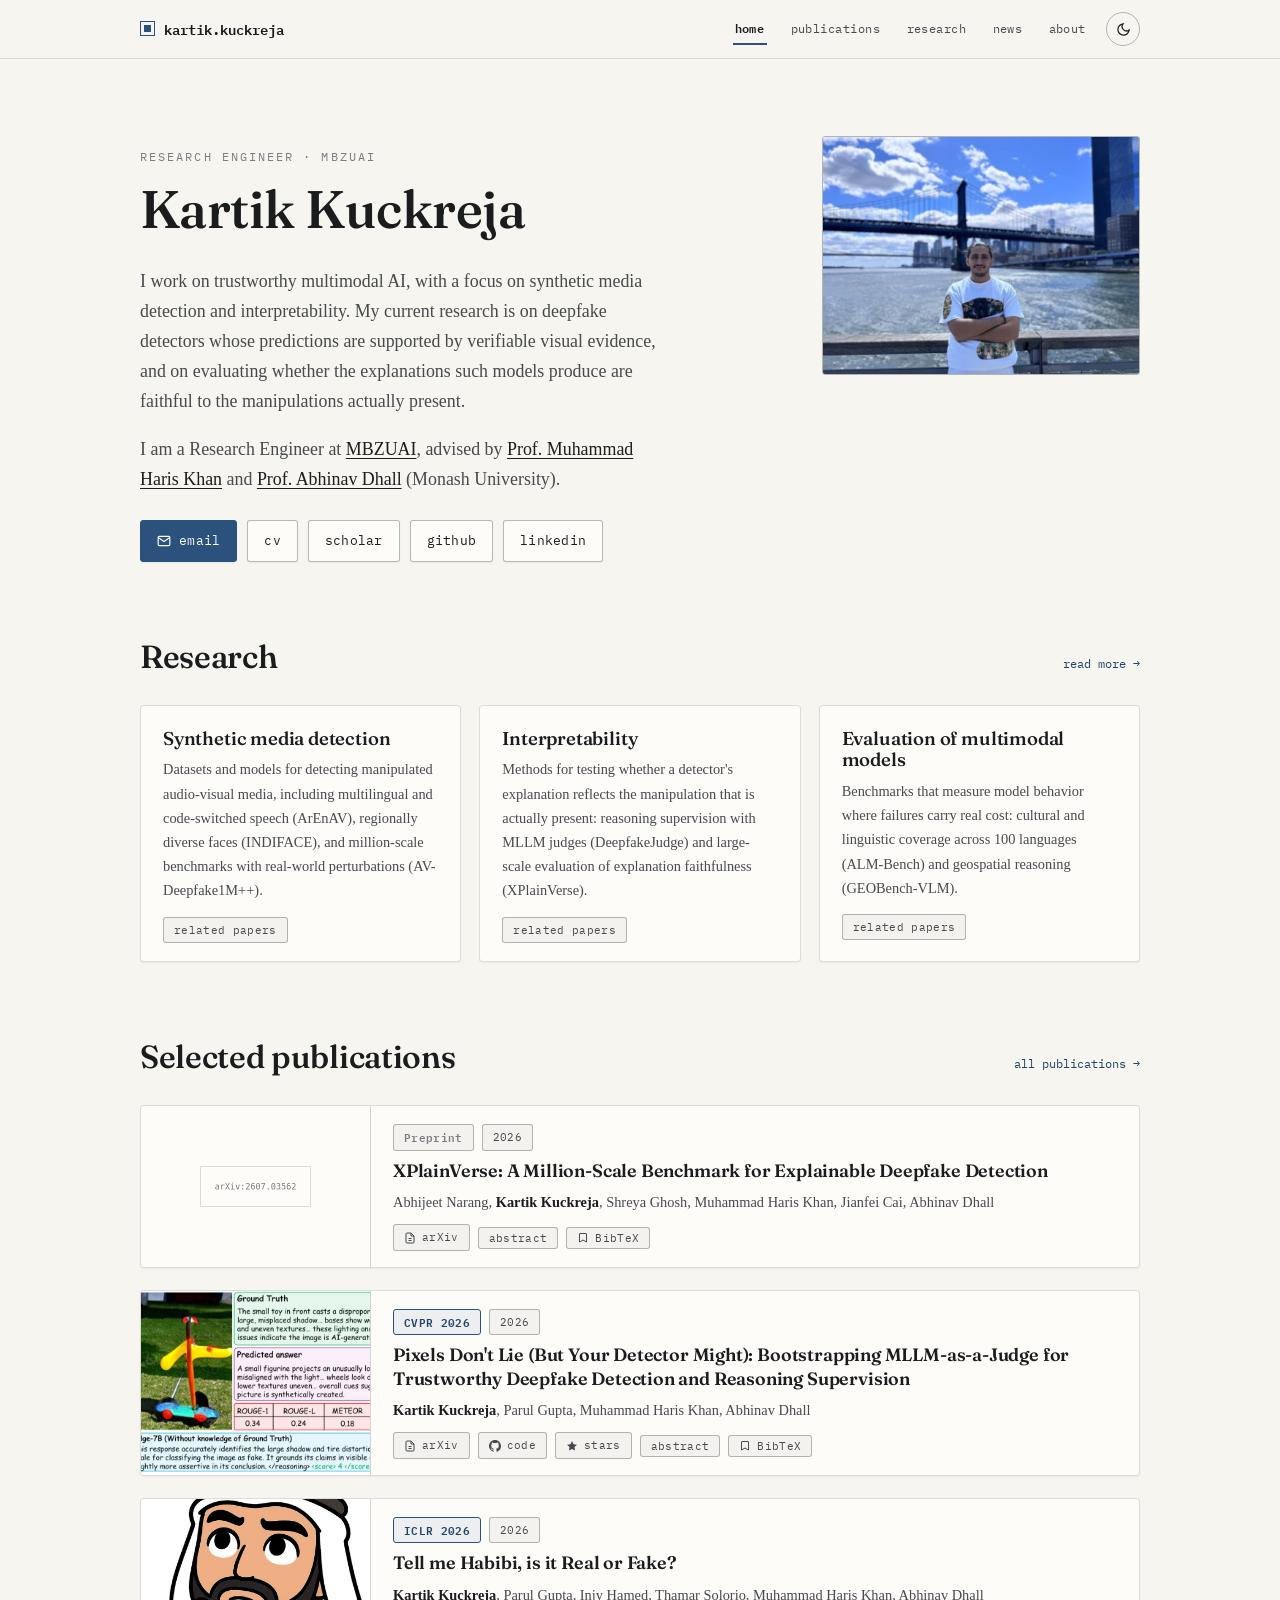
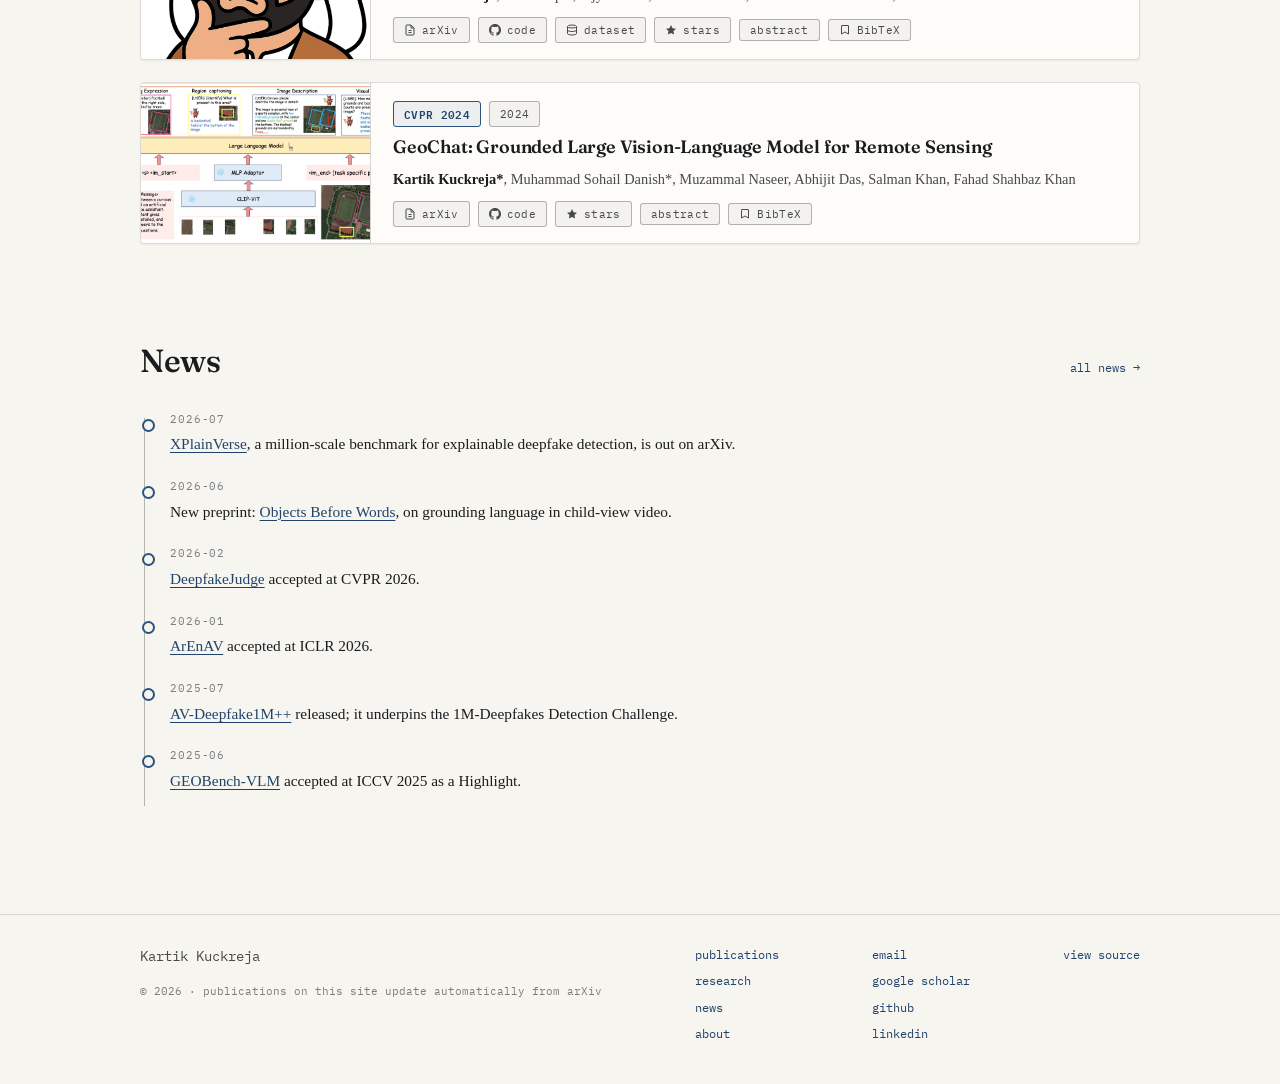
==== index.html @ a4f7ca3c "Quieter redesign; refocus on trustworthy multimodal AI - Restrained visual language: warm paper, sin" ====
<!DOCTYPE html>
<html lang="en">
<head>
  <meta charset="utf-8">
  <meta name="viewport" content="width=device-width, initial-scale=1">
  <title>Kartik Kuckreja</title>
  <meta name="description" content="Kartik Kuckreja is a Research Engineer at MBZUAI working on trustworthy multimodal AI: synthetic media detection, interpretability, and the evaluation of vision-language models.">
  <meta name="author" content="Kartik Kuckreja">
  <link rel="canonical" href="https://kartikkuckreja.github.io/">
  <meta property="og:type" content="website">
  <meta property="og:title" content="Kartik Kuckreja">
  <meta property="og:description" content="Research Engineer at MBZUAI. Synthetic media detection, interpretability, and evaluation of multimodal models.">
  <meta property="og:image" content="https://kartikkuckreja.github.io/assets/img/kartik.jpg">
  <meta property="og:url" content="https://kartikkuckreja.github.io/">
  <meta name="twitter:card" content="summary">
  <link rel="icon" href='data:image/svg+xml,<svg xmlns="http://www.w3.org/2000/svg" viewBox="0 0 100 100"><rect x="14" y="14" width="72" height="72" fill="none" stroke="%232a527d" stroke-width="11"/><rect x="39" y="39" width="22" height="22" fill="%232a527d"/></svg>'>
  <link rel="preconnect" href="https://fonts.googleapis.com">
  <link rel="preconnect" href="https://fonts.gstatic.com" crossorigin>
  <link href="https://fonts.googleapis.com/css2?family=Fraunces:ital,opsz,wght@0,9..144,400..700;1,9..144,400..700&family=IBM+Plex+Mono:wght@400;500;600&display=swap" rel="stylesheet">
  <link rel="stylesheet" href="/assets/css/main.css">
  <script>/* pre-paint theme to avoid flash */(function(){var t=localStorage.getItem("theme");if(t==="dark"||(!t&&matchMedia("(prefers-color-scheme: dark)").matches))document.documentElement.setAttribute("data-theme","dark");})();</script>
  <script type="application/ld+json">
  {
    "@context": "https://schema.org",
    "@type": "Person",
    "name": "Kartik Kuckreja",
    "url": "https://kartikkuckreja.github.io/",
    "image": "https://kartikkuckreja.github.io/assets/img/kartik.jpg",
    "jobTitle": "Research Engineer",
    "worksFor": { "@type": "Organization", "name": "Mohamed bin Zayed University of Artificial Intelligence" },
    "alumniOf": { "@type": "Organization", "name": "BITS Pilani, Hyderabad Campus" },
    "email": "mailto:kartikkuckreja456@gmail.com",
    "sameAs": [
      "https://scholar.google.com/citations?user=9_RLvbIAAAAJ",
      "https://github.com/KjAeRsTuIsK",
      "https://www.linkedin.com/in/kartik-kuckreja-930531221/"
    ]
  }
  </script>
</head>
<body>

  <nav class="nav">
    <div class="nav-inner">
      <a class="brand" href="/"><span class="brand-mark" aria-hidden="true"></span><span class="brand-text">kartik.kuckreja</span></a>
      <div class="nav-links">
        <a href="/">home</a>
        <a href="/publications.html">publications</a>
        <a href="/research.html">research</a>
        <a href="/news.html">news</a>
        <a href="/about.html">about</a>
      </div>
      <button class="theme-btn" onclick="toggleTheme()" aria-label="Toggle dark mode" title="Toggle theme">
        <svg class="theme-icon-moon" viewBox="0 0 24 24" fill="none" stroke="currentColor" stroke-width="2"><path d="M21 12.79A9 9 0 1 1 11.21 3 7 7 0 0 0 21 12.79z"/></svg>
        <svg class="theme-icon-sun" viewBox="0 0 24 24" fill="none" stroke="currentColor" stroke-width="2"><circle cx="12" cy="12" r="4"/><path d="M12 2v2m0 16v2M4.93 4.93l1.41 1.41m11.32 11.32 1.41 1.41M2 12h2m16 0h2M4.93 19.07l1.41-1.41M17.66 6.34l1.41-1.41"/></svg>
      </button>
    </div>
  </nav>

  <header class="hero">
    <div class="wrap">
      <div class="hero-grid">
        <div>
          <p class="kicker">Research Engineer · MBZUAI</p>
          <h1>Kartik Kuckreja</h1>
          <p class="hero-lede">
            I work on trustworthy multimodal AI, with a focus on synthetic media detection and
            interpretability. My current research is on deepfake detectors whose predictions are
            supported by verifiable visual evidence, and on evaluating whether the explanations
            such models produce are faithful to the manipulations actually present.
          </p>
          <p class="hero-lede">
            I am a Research Engineer at
            <a href="https://mbzuai.ac.ae" target="_blank" rel="noopener">MBZUAI</a>, advised by
            <a href="https://m-haris-khan.com/" target="_blank" rel="noopener">Prof. Muhammad Haris Khan</a> and
            <a href="https://research.monash.edu/en/persons/abhinav-dhall" target="_blank" rel="noopener">Prof. Abhinav Dhall</a> (Monash University).
          </p>
          <div class="hero-meta">
            <a class="btn primary" href="mailto:kartikkuckreja456@gmail.com">
              <svg viewBox="0 0 24 24" fill="none" stroke="currentColor" stroke-width="2"><path d="M4 4h16c1.1 0 2 .9 2 2v12c0 1.1-.9 2-2 2H4c-1.1 0-2-.9-2-2V6c0-1.1.9-2 2-2z"/><path d="m22 6-10 7L2 6"/></svg>
              email</a>
            <a class="btn" href="https://drive.google.com/file/d/1tTD3CrQFc-WdBaPHxdO0-97KBJF64jUa/view?usp=sharing" target="_blank" rel="noopener">cv</a>
            <a class="btn" href="https://scholar.google.com/citations?user=9_RLvbIAAAAJ&hl=en" target="_blank" rel="noopener">scholar</a>
            <a class="btn" href="https://github.com/KjAeRsTuIsK" target="_blank" rel="noopener">github</a>
            <a class="btn" href="https://www.linkedin.com/in/kartik-kuckreja-930531221/" target="_blank" rel="noopener">linkedin</a>
          </div>
        </div>
        <div class="portrait">
          <img src="/assets/img/kartik.jpg" alt="Portrait of Kartik Kuckreja" width="720" height="960" fetchpriority="high">
        </div>
      </div>
    </div>
  </header>

  <main class="wrap">

    <section class="section" id="focus">
      <div class="section-head reveal">
        <h2>Research</h2>
        <a class="more" href="/research.html">read more</a>
      </div>
      <div class="topic-grid">
        <div class="topic card reveal">
          <h3>Synthetic media detection</h3>
          <p>Datasets and models for detecting manipulated audio-visual media, including multilingual
             and code-switched speech (ArEnAV), regionally diverse faces (INDIFACE), and million-scale
             benchmarks with real-world perturbations (AV-Deepfake1M++).</p>
          <a class="chip" href="/publications.html?topic=deepfakes">related papers</a>
        </div>
        <div class="topic card reveal">
          <h3>Interpretability</h3>
          <p>Methods for testing whether a detector's explanation reflects the manipulation that is
             actually present: reasoning supervision with MLLM judges (DeepfakeJudge) and large-scale
             evaluation of explanation faithfulness (XPlainVerse).</p>
          <a class="chip" href="/publications.html?topic=explainability">related papers</a>
        </div>
        <div class="topic card reveal">
          <h3>Evaluation of multimodal models</h3>
          <p>Benchmarks that measure model behavior where failures carry real cost: cultural and
             linguistic coverage across 100 languages (ALM-Bench) and geospatial reasoning
             (GEOBench-VLM).</p>
          <a class="chip" href="/publications.html?topic=benchmark">related papers</a>
        </div>
      </div>
    </section>

    <section class="section" id="selected">
      <div class="section-head reveal">
        <h2>Selected publications</h2>
        <a class="more" href="/publications.html">all publications</a>
      </div>
      <div id="pubs-selected"></div>
    </section>

    <section class="section" id="news">
      <div class="section-head reveal">
        <h2>News</h2>
        <a class="more" href="/news.html">all news</a>
      </div>
      <div id="news-recent"></div>
    </section>

  </main>

  <footer class="site">
    <div class="wrap">
      <div class="foot-grid">
        <div>
          <div class="mono small">Kartik Kuckreja</div>
          <p class="foot-note">© <span data-year></span> · publications on this site update automatically from arXiv</p>
        </div>
        <div class="foot-links">
          <a href="/publications.html">publications</a>
          <a href="/research.html">research</a>
          <a href="/news.html">news</a>
          <a href="/about.html">about</a>
        </div>
        <div class="foot-links">
          <a href="mailto:kartikkuckreja456@gmail.com">email</a>
          <a href="https://scholar.google.com/citations?user=9_RLvbIAAAAJ&hl=en" target="_blank" rel="noopener">google scholar</a>
          <a href="https://github.com/KjAeRsTuIsK" target="_blank" rel="noopener">github</a>
          <a href="https://www.linkedin.com/in/kartik-kuckreja-930531221/" target="_blank" rel="noopener">linkedin</a>
        </div>
        <div class="foot-links">
          <a href="https://github.com/KjAeRsTuIsK/kartikkuckreja.github.io" target="_blank" rel="noopener">view source</a>
        </div>
      </div>
    </div>
  </footer>

  <script src="/assets/js/main.js"></script>
  <script src="/assets/js/site-data.js"></script>
  <script>
    Site.renderPubs("#pubs-selected", { selectedOnly: true });
    Site.renderNews("#news-recent", { limit: 6 });
  </script>
</body>
</html>
---- assets/css/main.css ----
/* ============================================================
   kartikkuckreja.github.io — design system
   Quiet, typography-first. Warm paper, near-black ink, one
   restrained blue accent. Dark theme mirrors it.
   ============================================================ */

:root {
  --paper: #f7f5f0;
  --paper-raise: #fdfcf9;
  --ink: #1b1c1e;
  --ink-soft: #47494d;
  --ink-faint: #7b7d80;
  --line: rgba(27, 28, 30, 0.14);
  --line-strong: rgba(27, 28, 30, 0.30);
  --accent: #2a527d;
  --accent-ink: #21436a;
  --accent-soft: rgba(42, 82, 125, 0.08);
  --amber: #96601f;
  --amber-soft: rgba(150, 96, 31, 0.10);
  --card-shadow: 0 1px 2px rgba(27, 28, 30, 0.06);
  --card-shadow-hover: 0 4px 14px rgba(27, 28, 30, 0.10);
  --chip-bg: rgba(27, 28, 30, 0.045);
  --mono: "IBM Plex Mono", ui-monospace, "SF Mono", Menlo, monospace;
  --serif: "Fraunces", "Iowan Old Style", Georgia, "Times New Roman", serif;
  --body: "Iowan Old Style", Palatino, Georgia, "Source Serif 4", serif;
  --nav-h: 58px;
  --wide: 1080px;
  color-scheme: light;
}

[data-theme="dark"] {
  --paper: #15171a;
  --paper-raise: #1d2024;
  --ink: #e6e4de;
  --ink-soft: #adaba3;
  --ink-faint: #7f7e77;
  --line: rgba(230, 228, 222, 0.14);
  --line-strong: rgba(230, 228, 222, 0.32);
  --accent: #8fb6da;
  --accent-ink: #a8c7e4;
  --accent-soft: rgba(143, 182, 218, 0.10);
  --amber: #cfa060;
  --amber-soft: rgba(207, 160, 96, 0.12);
  --card-shadow: 0 1px 2px rgba(0, 0, 0, 0.4);
  --card-shadow-hover: 0 4px 16px rgba(0, 0, 0, 0.5);
  --chip-bg: rgba(230, 228, 222, 0.06);
  color-scheme: dark;
}

* { box-sizing: border-box; }

html { scroll-behavior: smooth; }
@media (prefers-reduced-motion: reduce) {
  html { scroll-behavior: auto; }
  *, *::before, *::after { animation-duration: 0.001s !important; transition-duration: 0.001s !important; }
}

body {
  margin: 0;
  background-color: var(--paper);
  color: var(--ink);
  font-family: var(--body);
  font-size: 17px;
  line-height: 1.68;
  -webkit-font-smoothing: antialiased;
  transition: background-color .3s ease, color .3s ease;
}

::selection { background: var(--accent); color: var(--paper); }

a { color: var(--accent-ink); text-decoration: underline; text-decoration-thickness: 1px; text-underline-offset: 3px; }
a:hover { color: var(--accent); }

img { max-width: 100%; height: auto; }

.wrap { max-width: var(--wide); margin: 0 auto; padding: 0 clamp(18px, 4vw, 40px); }

/* ---------- typography ---------- */
h1, h2, h3 { font-family: var(--serif); font-weight: 550; line-height: 1.16; letter-spacing: -0.01em; margin: 0 0 .5em; }
h1 { font-size: clamp(2.1rem, 5vw, 3.3rem); }
h2 { font-size: clamp(1.45rem, 3vw, 2rem); }
h3 { font-size: 1.16rem; }

.kicker {
  font-family: var(--mono);
  font-size: .72rem;
  letter-spacing: .18em;
  text-transform: uppercase;
  color: var(--ink-faint);
}

.mono { font-family: var(--mono); }
.muted { color: var(--ink-soft); }
.small { font-size: .86rem; }

/* ---------- nav ---------- */
.nav {
  position: sticky; top: 0; z-index: 60;
  background: color-mix(in srgb, var(--paper) 88%, transparent);
  backdrop-filter: blur(9px);
  -webkit-backdrop-filter: blur(9px);
  border-bottom: 1px solid var(--line);
}
.nav-inner {
  max-width: var(--wide); margin: 0 auto;
  padding: 0 clamp(18px, 4vw, 40px);
  height: var(--nav-h);
  display: flex; align-items: center; gap: 18px;
}
.brand {
  font-family: var(--mono); font-size: .88rem; font-weight: 600;
  text-decoration: none; color: var(--ink);
  display: inline-flex; align-items: center; gap: 9px;
  white-space: nowrap;
}
.brand:hover { color: var(--accent-ink); }
.brand-mark {
  width: 15px; height: 15px; flex: none;
  border: 1.5px solid var(--accent);
  position: relative;
}
.brand-mark::after { content: ""; position: absolute; inset: 3px; background: var(--accent); }

.nav-links {
  margin-left: auto;
  display: flex; align-items: center; gap: clamp(8px, 1.8vw, 22px);
  overflow-x: auto; scrollbar-width: none;
}
.nav-links::-webkit-scrollbar { display: none; }
.nav-links a {
  font-family: var(--mono); font-size: .78rem; letter-spacing: .04em;
  text-decoration: none; color: var(--ink-soft);
  padding: 5px 2px; white-space: nowrap;
  border-bottom: 2px solid transparent;
}
.nav-links a:hover { color: var(--ink); }
.nav-links a[aria-current="page"] { color: var(--ink); font-weight: 600; border-bottom-color: var(--accent); }

.theme-btn {
  flex: none; cursor: pointer;
  width: 34px; height: 34px;
  display: grid; place-items: center;
  background: transparent; border: 1px solid var(--line-strong);
  border-radius: 50%; color: var(--ink);
}
.theme-btn:hover { border-color: var(--accent); }
.theme-btn svg { width: 15px; height: 15px; }
[data-theme="dark"] .theme-icon-moon { display: none; }
:root:not([data-theme="dark"]) .theme-icon-sun { display: none; }

/* ---------- hero ---------- */
.hero { padding: clamp(40px, 6vw, 80px) 0 0; }
.hero-grid {
  display: grid; grid-template-columns: minmax(0, 1.4fr) minmax(220px, .72fr);
  gap: clamp(28px, 5vw, 70px); align-items: start;
}
.hero-lede { font-size: clamp(1rem, 1.5vw, 1.12rem); color: var(--ink-soft); max-width: 58ch; }
.hero-lede a { color: var(--ink); }
.hero-lede a:hover { color: var(--accent-ink); }

.hero-meta { display: flex; flex-wrap: wrap; gap: 10px; margin-top: 26px; }
.btn {
  font-family: var(--mono); font-size: .8rem; letter-spacing: .02em;
  text-decoration: none; cursor: pointer;
  padding: 9px 16px;
  border: 1px solid var(--line-strong);
  background: var(--paper-raise); color: var(--ink);
  border-radius: 3px;
  box-shadow: var(--card-shadow);
  transition: border-color .15s, background .15s;
  display: inline-flex; align-items: center; gap: 8px;
}
.btn:hover { border-color: var(--accent); color: var(--accent-ink); }
.btn.primary { background: var(--accent); border-color: var(--accent); color: var(--paper-raise); }
.btn.primary:hover { color: var(--paper-raise); opacity: .92; }
.btn svg { width: 14px; height: 14px; }

.portrait { display: block; width: min(100%, 320px); margin: 0 auto; }
.portrait img {
  display: block; width: 100%;
  border: 1px solid var(--line-strong);
  border-radius: 3px;
}

/* ---------- sections ---------- */
.section { padding: clamp(44px, 6vw, 76px) 0 0; }
.section-head { display: flex; align-items: baseline; gap: 18px; margin-bottom: clamp(18px, 3vw, 30px); flex-wrap: wrap; }
.section-head h2 { margin: 0; }
.section-head .more { margin-left: auto; font-family: var(--mono); font-size: .76rem; text-decoration: none; }
.section-head .more::after { content: " →"; }

/* ---------- cards ---------- */
.card {
  background: var(--paper-raise);
  border: 1px solid var(--line);
  border-radius: 4px;
  box-shadow: var(--card-shadow);
  transition: box-shadow .18s ease, border-color .18s ease;
}
.card:hover { box-shadow: var(--card-shadow-hover); border-color: var(--line-strong); }

/* publication card */
.pub {
  display: grid; grid-template-columns: 230px 1fr; gap: 0;
  margin-bottom: 22px; overflow: hidden;
}
.pub-thumb { position: relative; border-right: 1px solid var(--line); background: var(--chip-bg); min-height: 160px; }
.pub-thumb img, .pub-thumb canvas { width: 100%; height: 100%; object-fit: cover; display: block; position: absolute; inset: 0; }
.pub-body { padding: 18px 22px 16px; min-width: 0; }
.pub-title { font-family: var(--serif); font-size: 1.12rem; font-weight: 600; line-height: 1.32; margin: 2px 0 8px; }
.pub-title a { color: var(--ink); text-decoration: none; }
.pub-title a:hover { color: var(--accent-ink); }
.pub-authors { font-size: .9rem; color: var(--ink-soft); margin: 0 0 10px; }
.pub-authors .me { font-weight: 700; color: var(--ink); }
.pub-authors a { color: inherit; text-decoration: none; }
.pub-authors a:hover { color: var(--accent-ink); }
.pub-abstract { font-size: .88rem; color: var(--ink-soft); margin: 0 0 12px; display: none; }
.pub.open .pub-abstract { display: block; }

.chips { display: flex; flex-wrap: wrap; gap: 8px; align-items: center; }
.chip {
  font-family: var(--mono); font-size: .68rem; letter-spacing: .03em;
  padding: 3px 10px; border: 1px solid var(--line-strong);
  border-radius: 3px;
  background: var(--chip-bg); color: var(--ink-soft);
  text-decoration: none; display: inline-flex; align-items: center; gap: 6px;
}
a.chip:hover, button.chip:hover { border-color: var(--accent); color: var(--accent-ink); background: var(--accent-soft); }
button.chip { cursor: pointer; }
.chip svg { width: 12px; height: 12px; }
.chip.venue { border-color: var(--accent); color: var(--accent-ink); background: var(--accent-soft); font-weight: 600; }
.chip.venue.preprint { border-color: var(--line-strong); color: var(--ink-faint); background: var(--chip-bg); }
.chip.award { border-color: var(--amber); color: var(--amber); background: var(--amber-soft); font-weight: 600; }
.chip.stat b { color: var(--ink); font-weight: 600; }

/* pub filters */
.filters { display: flex; flex-wrap: wrap; gap: 8px; margin-bottom: 26px; }
.filters .chip.active { border-color: var(--accent); background: var(--accent); color: var(--paper-raise); font-weight: 600; }

/* bibtex */
.bib-pop {
  margin-top: 12px; display: none;
  background: var(--paper); border: 1px dashed var(--line-strong);
  border-radius: 3px;
  padding: 12px 14px;
}
.pub.bib-open .bib-pop { display: block; }
.bib-pop pre { margin: 0; font-family: var(--mono); font-size: .7rem; line-height: 1.5; white-space: pre-wrap; word-break: break-word; color: var(--ink-soft); }

/* ---------- news timeline ---------- */
.timeline { list-style: none; margin: 0; padding: 0 0 0 2px; position: relative; }
.timeline::before { content: ""; position: absolute; left: 4px; top: 8px; bottom: 8px; width: 1px; background: var(--line-strong); }
.timeline li { position: relative; padding: 0 0 18px 28px; }
.timeline li::before {
  content: ""; position: absolute; left: 0; top: 9px;
  width: 9px; height: 9px; background: var(--paper);
  border: 2px solid var(--accent); border-radius: 50%;
}
.timeline .tdate { font-family: var(--mono); font-size: .7rem; color: var(--ink-faint); letter-spacing: .08em; display: block; margin-bottom: 2px; }
.timeline .ttext { font-size: .96rem; }

.year-mark { font-family: var(--serif); font-size: 1.4rem; font-weight: 600; color: var(--ink-faint); margin: 26px 0 14px; display: flex; align-items: center; gap: 14px; }
.year-mark::after { content: ""; flex: 1; height: 1px; background: var(--line); }

/* ---------- topic cards ---------- */
.topic-grid { display: grid; grid-template-columns: repeat(auto-fit, minmax(255px, 1fr)); gap: 18px; }
.topic { padding: 22px 22px 18px; }
.topic h3 { margin: 0 0 8px; }
.topic p { font-size: .9rem; color: var(--ink-soft); margin: 0 0 12px; }

/* ---------- about ---------- */
.two-col { display: grid; grid-template-columns: 1.4fr .9fr; gap: clamp(28px, 5vw, 64px); align-items: start; }
.xp { list-style: none; margin: 0; padding: 0; }
.xp li { border-left: 2px solid var(--line-strong); padding: 2px 0 20px 18px; position: relative; }
.xp li::before { content: ""; position: absolute; left: -5px; top: 8px; width: 8px; height: 8px; background: var(--accent); border-radius: 50%; }
.xp .xp-when { font-family: var(--mono); font-size: .68rem; letter-spacing: .1em; color: var(--ink-faint); text-transform: uppercase; }
.xp .xp-role { font-weight: 650; font-size: 1rem; margin: 3px 0 1px; font-family: var(--serif); }
.xp .xp-org { font-size: .92rem; color: var(--ink-soft); }
.xp .xp-note { font-size: .86rem; color: var(--ink-soft); margin-top: 5px; }

/* ---------- footer ---------- */
footer.site {
  margin-top: clamp(60px, 8vw, 100px);
  border-top: 1px solid var(--line);
  padding: 30px 0 40px;
  font-size: .86rem; color: var(--ink-soft);
}
.foot-grid { display: flex; flex-wrap: wrap; gap: 26px 60px; align-items: flex-start; justify-content: space-between; }
.foot-links { display: flex; flex-direction: column; gap: 6px; font-family: var(--mono); font-size: .76rem; }
.foot-links a { text-decoration: none; }
.foot-note { font-family: var(--mono); font-size: .7rem; color: var(--ink-faint); margin-top: 14px; }

/* ---------- reveal on scroll ---------- */
.reveal { opacity: 0; transform: translateY(10px); transition: opacity .5s ease, transform .5s ease; }
.reveal.in { opacity: 1; transform: none; }
@media (prefers-reduced-motion: reduce) { .reveal { opacity: 1; transform: none; } }

/* ---------- 404 ---------- */
.err-wrap { min-height: 60vh; display: grid; place-items: center; text-align: center; padding: 60px 20px; }
.err-code { font-family: var(--serif); font-size: clamp(3rem, 10vw, 5.5rem); color: var(--ink-faint); }

/* ---------- responsive ---------- */
@media (max-width: 880px) {
  .hero-grid { grid-template-columns: 1fr; }
  .portrait { width: min(70%, 280px); margin: 0; }
  .two-col { grid-template-columns: 1fr; }
}
@media (max-width: 640px) {
  body { font-size: 16px; }
  .brand span.brand-text { display: none; }
  .nav-inner { gap: 12px; }
  .nav-links { gap: 6px; }
  .nav-links a { font-size: .72rem; padding: 5px 3px; }
  .pub { grid-template-columns: 1fr; }
  .pub-thumb { min-height: 150px; border-right: 0; border-bottom: 1px solid var(--line); position: relative; }
  .pub-thumb img, .pub-thumb canvas { position: relative; height: 150px; }
}

@media print {
  .nav, .theme-btn, footer.site { display: none !important; }
  body { background: #fff; color: #000; }
}
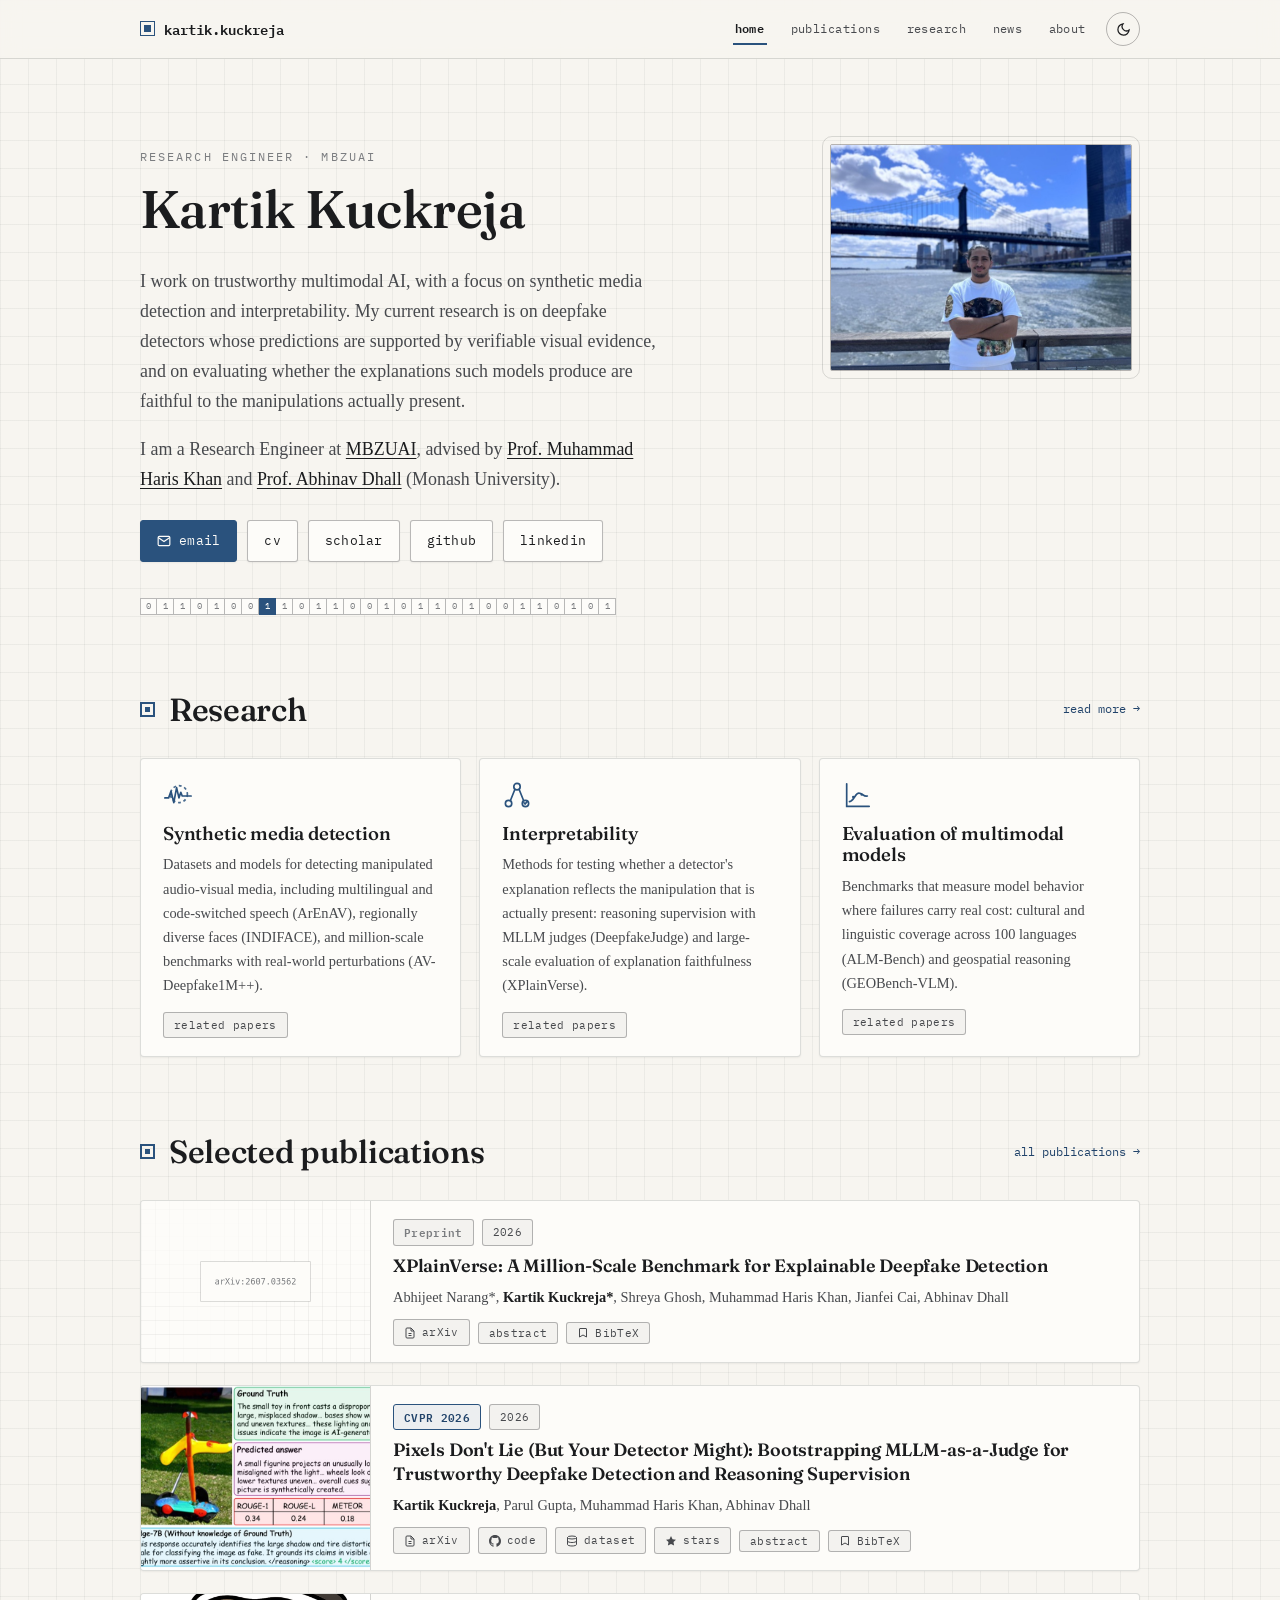
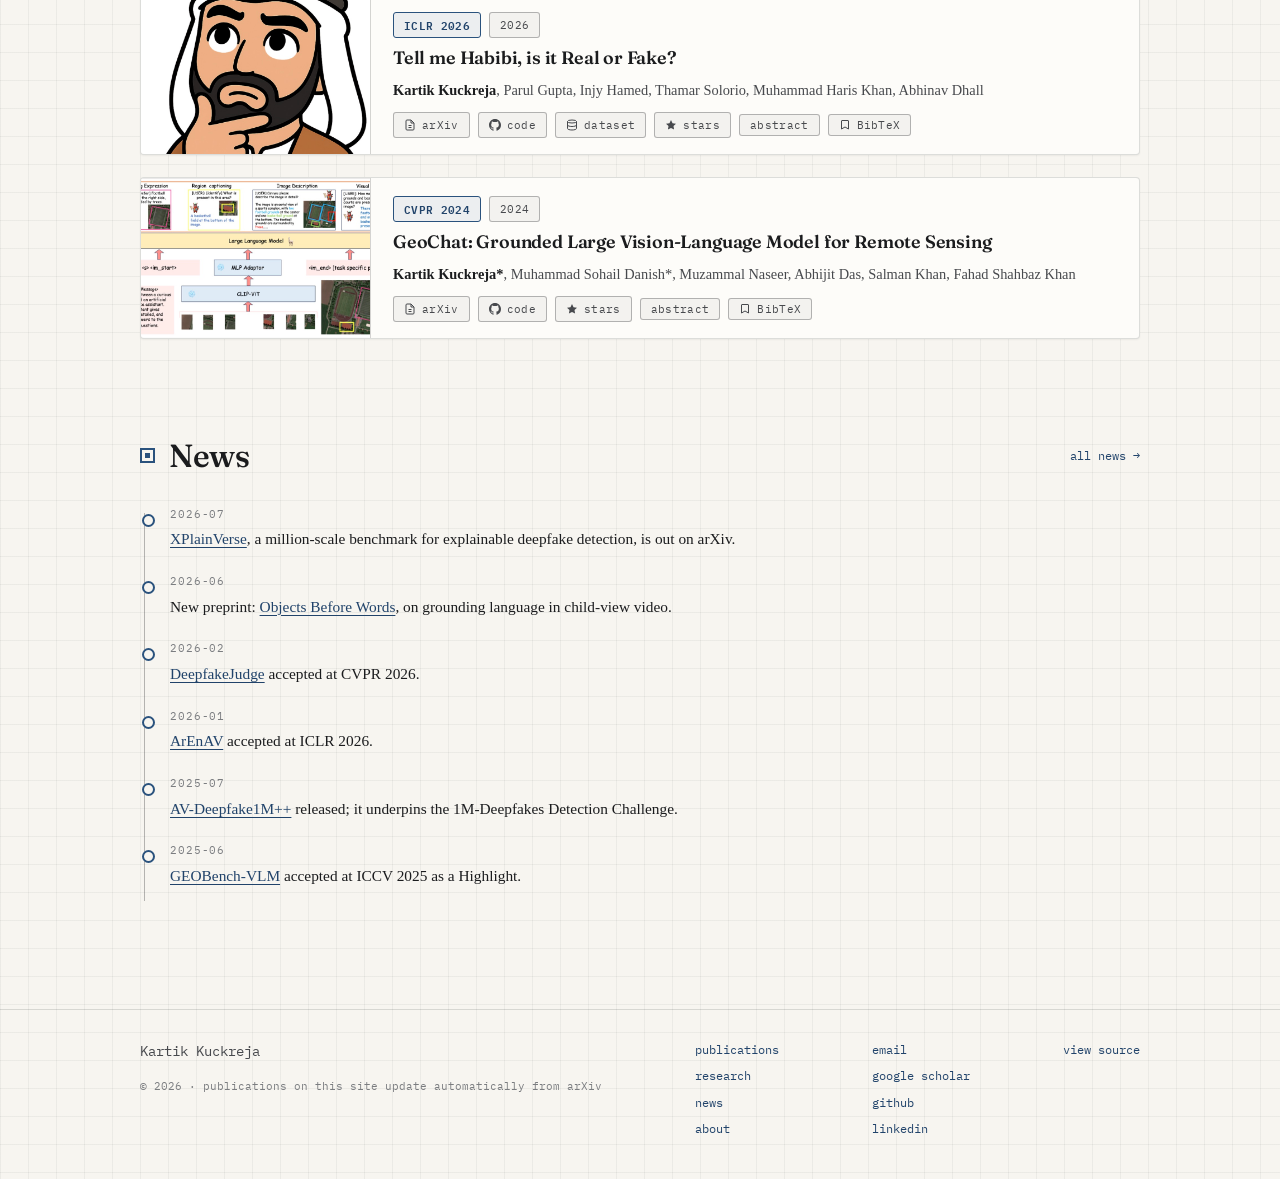
==== commit bd55204d: "Live badges: all-time HF downloads; new dataset/code links; quiet classical-CS motifs - HF chips now" ====
--- a/index.html
+++ b/index.html
@@ -89,6 +89,9 @@
           <img src="/assets/img/kartik.jpg" alt="Portrait of Kartik Kuckreja" width="720" height="960" fetchpriority="high">
         </div>
       </div>
+      <div class="tape" aria-hidden="true">
+        <span>0</span><span>1</span><span>1</span><span>0</span><span>1</span><span>0</span><span>0</span><span class="head">1</span><span>1</span><span>0</span><span>1</span><span>1</span><span>0</span><span>0</span><span>1</span><span>0</span><span>1</span><span>1</span><span>0</span><span>1</span><span>0</span><span>0</span><span>1</span><span>1</span><span>0</span><span>1</span><span>0</span><span>1</span>
+      </div>
     </div>
   </header>
 
@@ -101,6 +104,10 @@
       </div>
       <div class="topic-grid">
         <div class="topic card reveal">
+          <svg class="t-icon" viewBox="0 0 32 32" fill="none" stroke="currentColor" stroke-width="1.8" aria-hidden="true">
+            <path d="M2 18h4l2.5-7 3 12 3-16 2.5 11 2-6 1.5 4H30" stroke-linejoin="round" stroke-linecap="round"/>
+            <circle cx="17" cy="14" r="9" stroke-dasharray="3 3" opacity=".85"/>
+          </svg>
           <h3>Synthetic media detection</h3>
           <p>Datasets and models for detecting manipulated audio-visual media, including multilingual
              and code-switched speech (ArEnAV), regionally diverse faces (INDIFACE), and million-scale
@@ -108,6 +115,13 @@
           <a class="chip" href="/publications.html?topic=deepfakes">related papers</a>
         </div>
         <div class="topic card reveal">
+          <svg class="t-icon" viewBox="0 0 32 32" fill="none" stroke="currentColor" stroke-width="1.8" aria-hidden="true">
+            <circle cx="16" cy="6" r="3.4"/>
+            <circle cx="7" cy="24" r="3.4"/>
+            <circle cx="25" cy="24" r="3.4"/>
+            <path d="M13.8 8.8 9 20.8M18.2 8.8 23 20.8" stroke-linecap="round"/>
+            <path d="M23.4 23.2l1.2 1.4 2.2-2.6" stroke-linecap="round" stroke-linejoin="round"/>
+          </svg>
           <h3>Interpretability</h3>
           <p>Methods for testing whether a detector's explanation reflects the manipulation that is
              actually present: reasoning supervision with MLLM judges (DeepfakeJudge) and large-scale
@@ -115,6 +129,12 @@
           <a class="chip" href="/publications.html?topic=explainability">related papers</a>
         </div>
         <div class="topic card reveal">
+          <svg class="t-icon" viewBox="0 0 32 32" fill="none" stroke="currentColor" stroke-width="1.8" aria-hidden="true">
+            <path d="M5 3v24h24" stroke-linecap="round"/>
+            <path d="M8 22c5-1 6-9 10-9s5 4 9 3" stroke-linecap="round"/>
+            <circle cx="12" cy="17" r="1.3" fill="currentColor" stroke="none"/>
+            <circle cx="21" cy="14.5" r="1.3" fill="currentColor" stroke="none"/>
+          </svg>
           <h3>Evaluation of multimodal models</h3>
           <p>Benchmarks that measure model behavior where failures carry real cost: cultural and
              linguistic coverage across 100 languages (ALM-Bench) and geospatial reasoning
--- a/assets/css/main.css
+++ b/assets/css/main.css
@@ -20,6 +20,7 @@
   --card-shadow: 0 1px 2px rgba(27, 28, 30, 0.06);
   --card-shadow-hover: 0 4px 14px rgba(27, 28, 30, 0.10);
   --chip-bg: rgba(27, 28, 30, 0.045);
+  --grid-line: rgba(27, 28, 30, 0.05);
   --mono: "IBM Plex Mono", ui-monospace, "SF Mono", Menlo, monospace;
   --serif: "Fraunces", "Iowan Old Style", Georgia, "Times New Roman", serif;
   --body: "Iowan Old Style", Palatino, Georgia, "Source Serif 4", serif;
@@ -44,6 +45,7 @@
   --card-shadow: 0 1px 2px rgba(0, 0, 0, 0.4);
   --card-shadow-hover: 0 4px 16px rgba(0, 0, 0, 0.5);
   --chip-bg: rgba(230, 228, 222, 0.06);
+  --grid-line: rgba(230, 228, 222, 0.045);
   color-scheme: dark;
 }
 
@@ -58,6 +60,10 @@
 body {
   margin: 0;
   background-color: var(--paper);
+  background-image:
+    linear-gradient(var(--grid-line) 1px, transparent 1px),
+    linear-gradient(90deg, var(--grid-line) 1px, transparent 1px);
+  background-size: 28px 28px;
   color: var(--ink);
   font-family: var(--body);
   font-size: 17px;
@@ -175,16 +181,43 @@
 .btn.primary:hover { color: var(--paper-raise); opacity: .92; }
 .btn svg { width: 14px; height: 14px; }
 
-.portrait { display: block; width: min(100%, 320px); margin: 0 auto; }
+.portrait { display: block; width: min(100%, 320px); margin: 0 auto; padding: 8px; }
 .portrait img {
   display: block; width: 100%;
   border: 1px solid var(--line-strong);
-  border-radius: 3px;
+  outline: 1px solid var(--line);
+  outline-offset: 7px;
+  border-radius: 2px;
+}
+
+/* ---------- turing-tape divider ---------- */
+.tape { display: flex; margin: 36px 0 0; max-width: 100%; overflow: hidden; }
+.tape span {
+  width: 17px; height: 17px; flex: none;
+  border: 1px solid var(--line-strong); border-left: none;
+  display: grid; place-items: center;
+  font-family: var(--mono); font-size: .54rem; color: var(--ink-faint);
+  background: var(--paper-raise);
+}
+.tape span:first-child { border-left: 1px solid var(--line-strong); }
+.tape span.head {
+  background: var(--accent); border-color: var(--accent);
+  color: var(--paper-raise); position: relative; overflow: visible;
+}
+.tape span.head::after {
+  content: ""; position: absolute; top: -9px; left: 50%;
+  transform: translateX(-50%);
+  border: 5px solid transparent; border-top-color: var(--accent);
 }
 
 /* ---------- sections ---------- */
 .section { padding: clamp(44px, 6vw, 76px) 0 0; }
-.section-head { display: flex; align-items: baseline; gap: 18px; margin-bottom: clamp(18px, 3vw, 30px); flex-wrap: wrap; }
+.section-head { display: flex; align-items: center; gap: 14px; margin-bottom: clamp(18px, 3vw, 30px); flex-wrap: wrap; }
+.section-head::before {
+  content: ""; width: 11px; height: 11px; flex: none;
+  border: 2px solid var(--accent);
+  background: linear-gradient(var(--accent), var(--accent)) center / 5px 5px no-repeat;
+}
 .section-head h2 { margin: 0; }
 .section-head .more { margin-left: auto; font-family: var(--mono); font-size: .76rem; text-decoration: none; }
 .section-head .more::after { content: " →"; }
@@ -197,7 +230,8 @@
   box-shadow: var(--card-shadow);
   transition: box-shadow .18s ease, border-color .18s ease;
 }
-.card:hover { box-shadow: var(--card-shadow-hover); border-color: var(--line-strong); }
+.card:hover { box-shadow: var(--card-shadow-hover); border-color: var(--line-strong); transform: translateY(-2px); }
+.card { transition: box-shadow .18s ease, border-color .18s ease, transform .18s ease; }
 
 /* publication card */
 .pub {
@@ -265,6 +299,7 @@
 /* ---------- topic cards ---------- */
 .topic-grid { display: grid; grid-template-columns: repeat(auto-fit, minmax(255px, 1fr)); gap: 18px; }
 .topic { padding: 22px 22px 18px; }
+.t-icon { width: 30px; height: 30px; color: var(--accent); display: block; margin-bottom: 12px; }
 .topic h3 { margin: 0 0 8px; }
 .topic p { font-size: .9rem; color: var(--ink-soft); margin: 0 0 12px; }
 
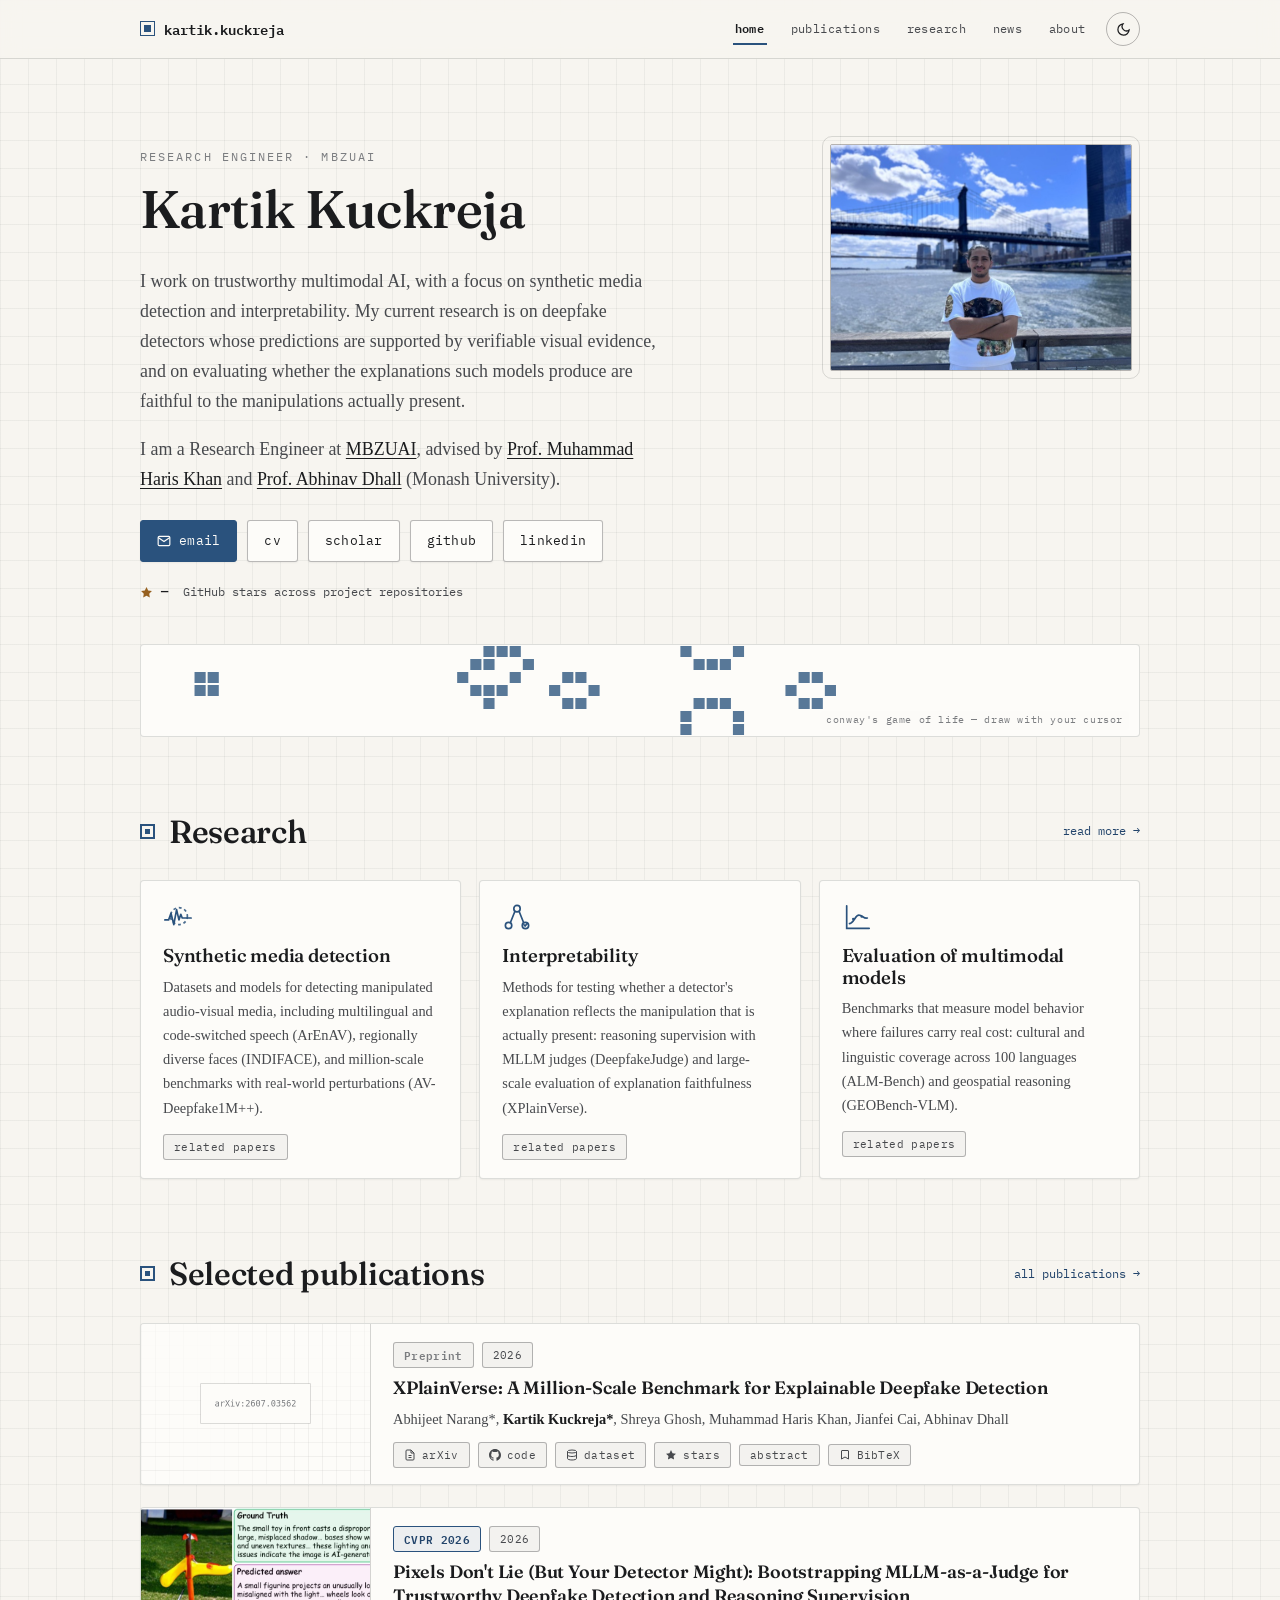
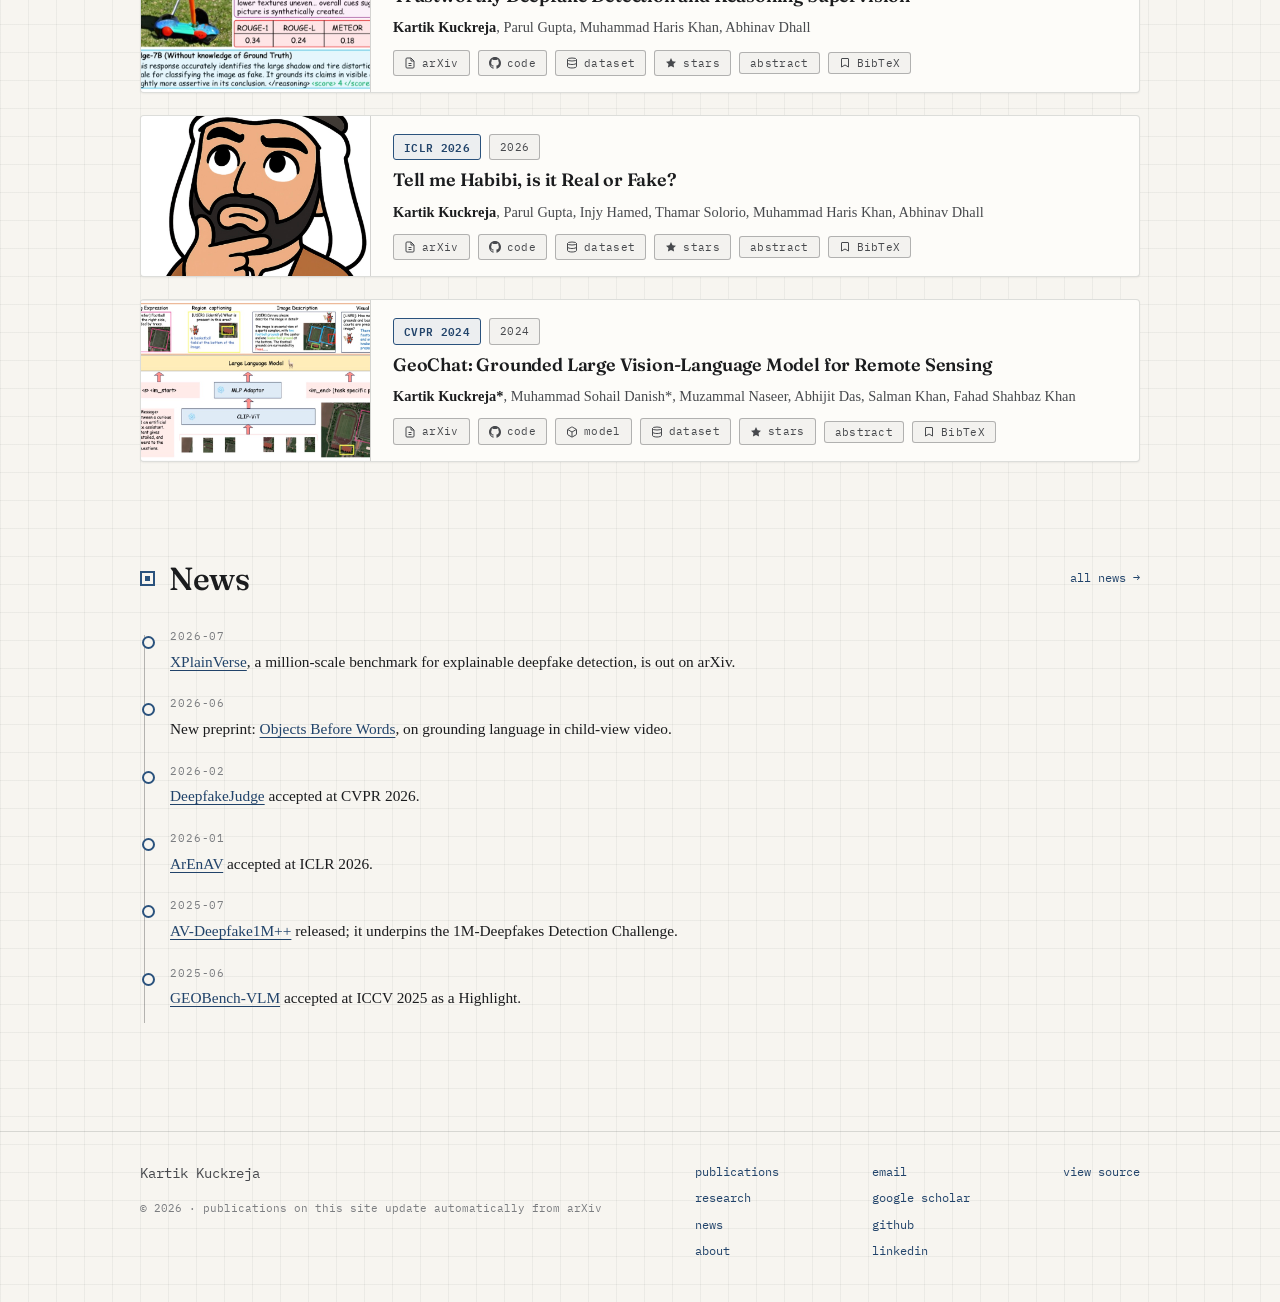
==== commit 8ef857bd: "Game of Life hero strip, total-stars stat, model+dataset download badges - Replace binary tape with " ====
--- a/index.html
+++ b/index.html
@@ -17,7 +17,7 @@
   <link rel="preconnect" href="https://fonts.googleapis.com">
   <link rel="preconnect" href="https://fonts.gstatic.com" crossorigin>
   <link href="https://fonts.googleapis.com/css2?family=Fraunces:ital,opsz,wght@0,9..144,400..700;1,9..144,400..700&family=IBM+Plex+Mono:wght@400;500;600&display=swap" rel="stylesheet">
-  <link rel="stylesheet" href="/assets/css/main.css">
+  <link rel="stylesheet" href="/assets/css/main.css?v=3">
   <script>/* pre-paint theme to avoid flash */(function(){var t=localStorage.getItem("theme");if(t==="dark"||(!t&&matchMedia("(prefers-color-scheme: dark)").matches))document.documentElement.setAttribute("data-theme","dark");})();</script>
   <script type="application/ld+json">
   {
@@ -84,13 +84,18 @@
             <a class="btn" href="https://github.com/KjAeRsTuIsK" target="_blank" rel="noopener">github</a>
             <a class="btn" href="https://www.linkedin.com/in/kartik-kuckreja-930531221/" target="_blank" rel="noopener">linkedin</a>
           </div>
+          <a class="hero-stat" href="https://github.com/KjAeRsTuIsK" target="_blank" rel="noopener">
+            <svg viewBox="0 0 24 24" fill="currentColor" aria-hidden="true"><path d="M12 2l3.09 6.26L22 9.27l-5 4.87 1.18 6.88L12 17.77l-6.18 3.25L7 14.14 2 9.27l6.91-1.01z"/></svg>
+            <b id="stat-stars">—</b>&nbsp;GitHub stars across project repositories
+          </a>
         </div>
         <div class="portrait">
           <img src="/assets/img/kartik.jpg" alt="Portrait of Kartik Kuckreja" width="720" height="960" fetchpriority="high">
         </div>
       </div>
-      <div class="tape" aria-hidden="true">
-        <span>0</span><span>1</span><span>1</span><span>0</span><span>1</span><span>0</span><span>0</span><span class="head">1</span><span>1</span><span>0</span><span>1</span><span>1</span><span>0</span><span>0</span><span>1</span><span>0</span><span>1</span><span>1</span><span>0</span><span>1</span><span>0</span><span>0</span><span>1</span><span>1</span><span>0</span><span>1</span><span>0</span><span>1</span>
+      <div class="life-wrap" aria-hidden="true">
+        <canvas id="life"></canvas>
+        <span class="life-hint mono">conway's game of life — draw with your cursor</span>
       </div>
     </div>
   </header>
@@ -188,11 +193,13 @@
     </div>
   </footer>
 
-  <script src="/assets/js/main.js"></script>
-  <script src="/assets/js/site-data.js"></script>
+  <script src="/assets/js/main.js?v=3"></script>
+  <script src="/assets/js/site-data.js?v=3"></script>
+  <script src="/assets/js/life.js?v=3"></script>
   <script>
     Site.renderPubs("#pubs-selected", { selectedOnly: true });
     Site.renderNews("#news-recent", { limit: 6 });
+    Site.fillTotalStars("#stat-stars");
   </script>
 </body>
 </html>
--- a/assets/css/main.css
+++ b/assets/css/main.css
@@ -190,6 +190,37 @@
   border-radius: 2px;
 }
 
+/* ---------- game-of-life strip ---------- */
+.life-wrap {
+  position: relative;
+  margin-top: 36px;
+  border: 1px solid var(--line);
+  border-radius: 4px;
+  background: var(--paper-raise);
+  overflow: hidden;
+  cursor: crosshair;
+}
+.life-wrap canvas { display: block; width: 100%; }
+.life-hint {
+  position: absolute; right: 10px; bottom: 6px;
+  font-size: .62rem; letter-spacing: .06em;
+  color: var(--ink-faint);
+  pointer-events: none;
+  background: color-mix(in srgb, var(--paper-raise) 78%, transparent);
+  padding: 1px 6px; border-radius: 2px;
+}
+
+/* hero stat line */
+.hero-stat {
+  display: inline-flex; align-items: center; gap: 8px;
+  margin-top: 20px;
+  font-family: var(--mono); font-size: .76rem;
+  color: var(--ink-soft); text-decoration: none;
+}
+.hero-stat svg { width: 13px; height: 13px; color: var(--amber); flex: none; }
+.hero-stat b { color: var(--ink); }
+.hero-stat:hover { color: var(--accent-ink); }
+
 /* ---------- turing-tape divider ---------- */
 .tape { display: flex; margin: 36px 0 0; max-width: 100%; overflow: hidden; }
 .tape span {
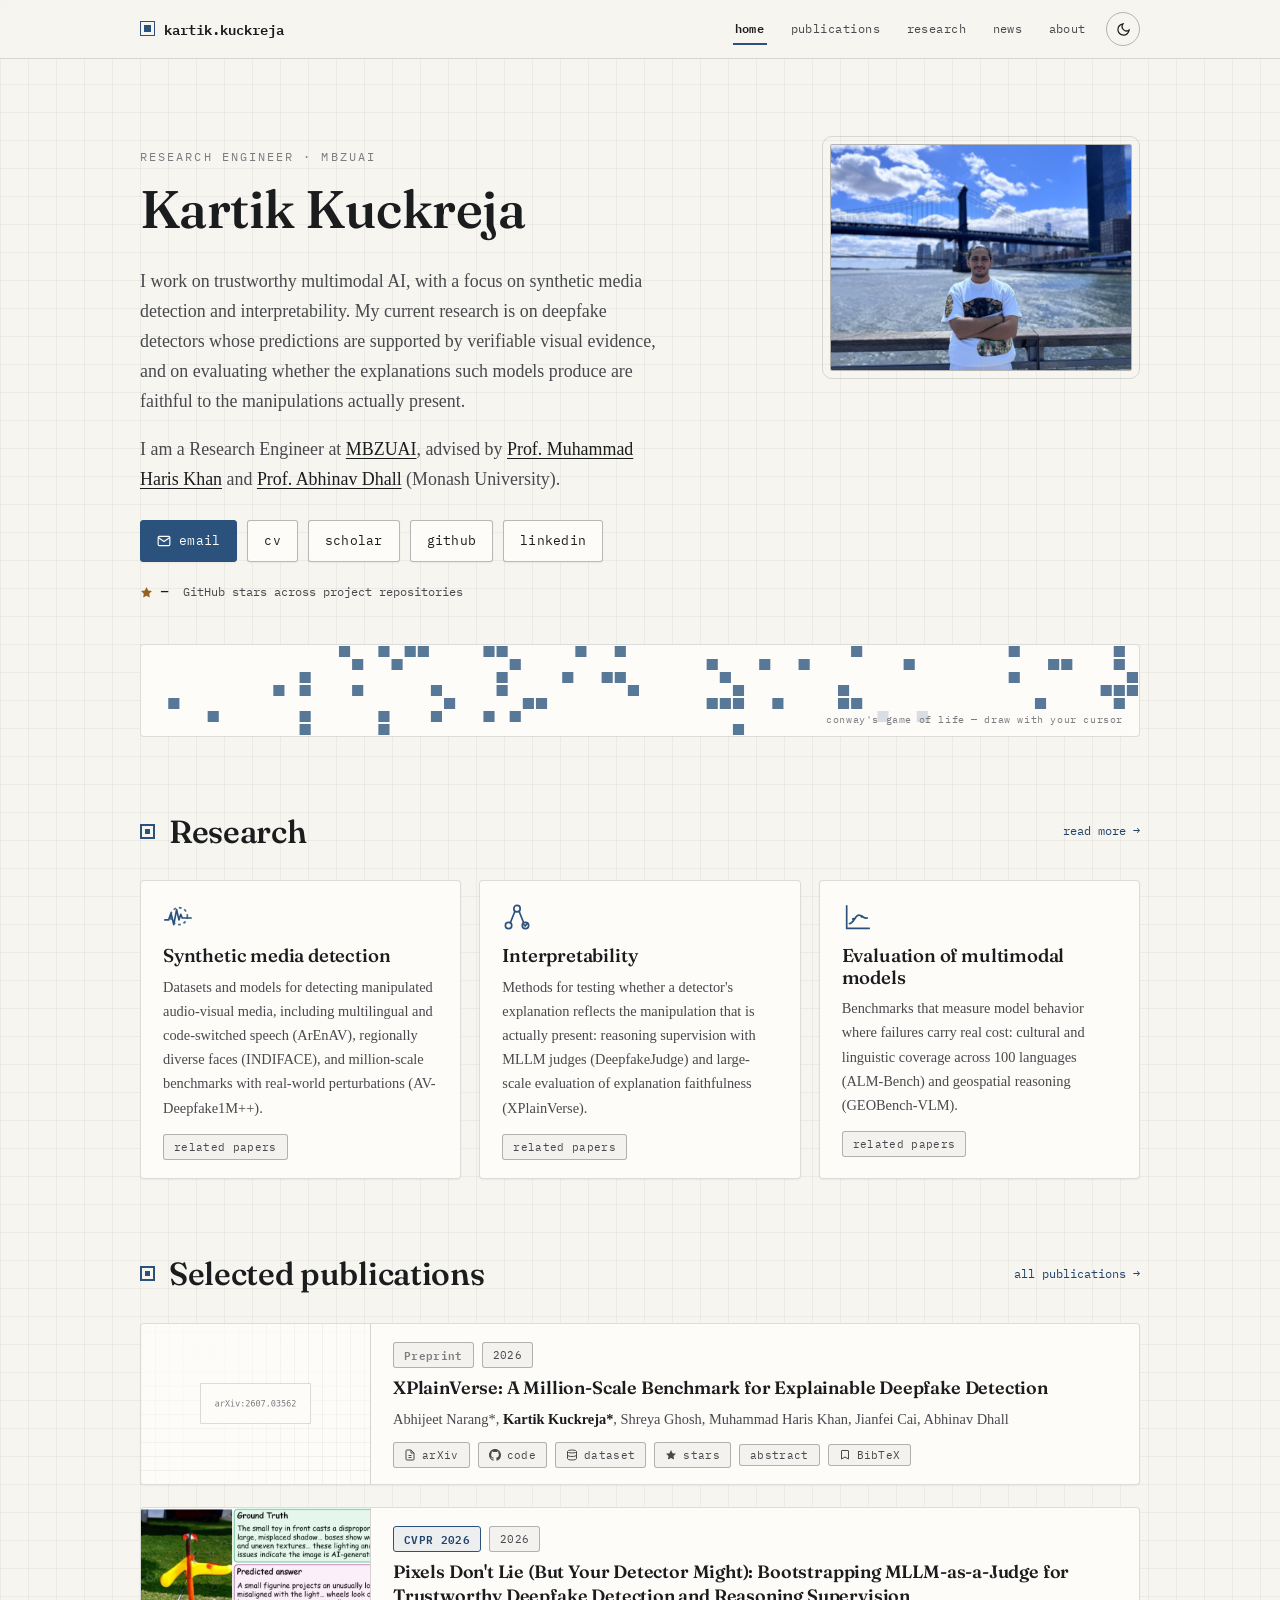
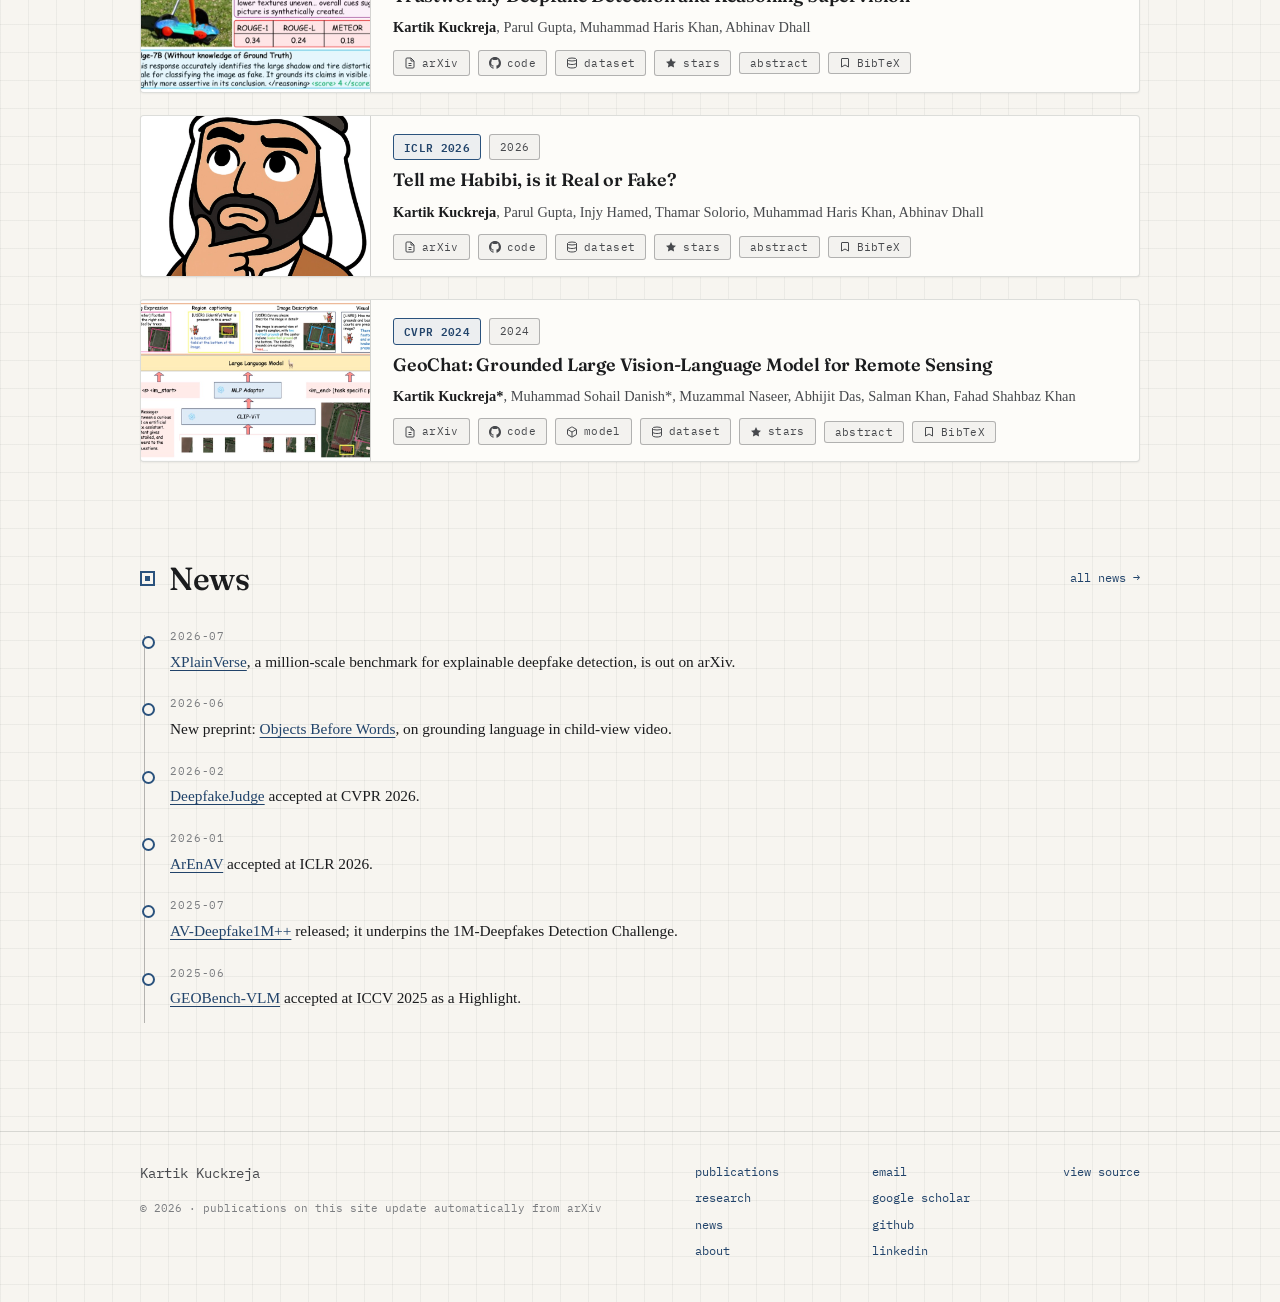
==== commit 08f698bb: "Open all external links in a new tab Delegated click handler stamps target=_blank and rel=noopener o" ====
--- a/index.html
+++ b/index.html
@@ -17,7 +17,7 @@
   <link rel="preconnect" href="https://fonts.googleapis.com">
   <link rel="preconnect" href="https://fonts.gstatic.com" crossorigin>
   <link href="https://fonts.googleapis.com/css2?family=Fraunces:ital,opsz,wght@0,9..144,400..700;1,9..144,400..700&family=IBM+Plex+Mono:wght@400;500;600&display=swap" rel="stylesheet">
-  <link rel="stylesheet" href="/assets/css/main.css?v=3">
+  <link rel="stylesheet" href="/assets/css/main.css?v=4">
   <script>/* pre-paint theme to avoid flash */(function(){var t=localStorage.getItem("theme");if(t==="dark"||(!t&&matchMedia("(prefers-color-scheme: dark)").matches))document.documentElement.setAttribute("data-theme","dark");})();</script>
   <script type="application/ld+json">
   {
@@ -193,9 +193,9 @@
     </div>
   </footer>
 
-  <script src="/assets/js/main.js?v=3"></script>
-  <script src="/assets/js/site-data.js?v=3"></script>
-  <script src="/assets/js/life.js?v=3"></script>
+  <script src="/assets/js/main.js?v=4"></script>
+  <script src="/assets/js/site-data.js?v=4"></script>
+  <script src="/assets/js/life.js?v=4"></script>
   <script>
     Site.renderPubs("#pubs-selected", { selectedOnly: true });
     Site.renderNews("#news-recent", { limit: 6 });
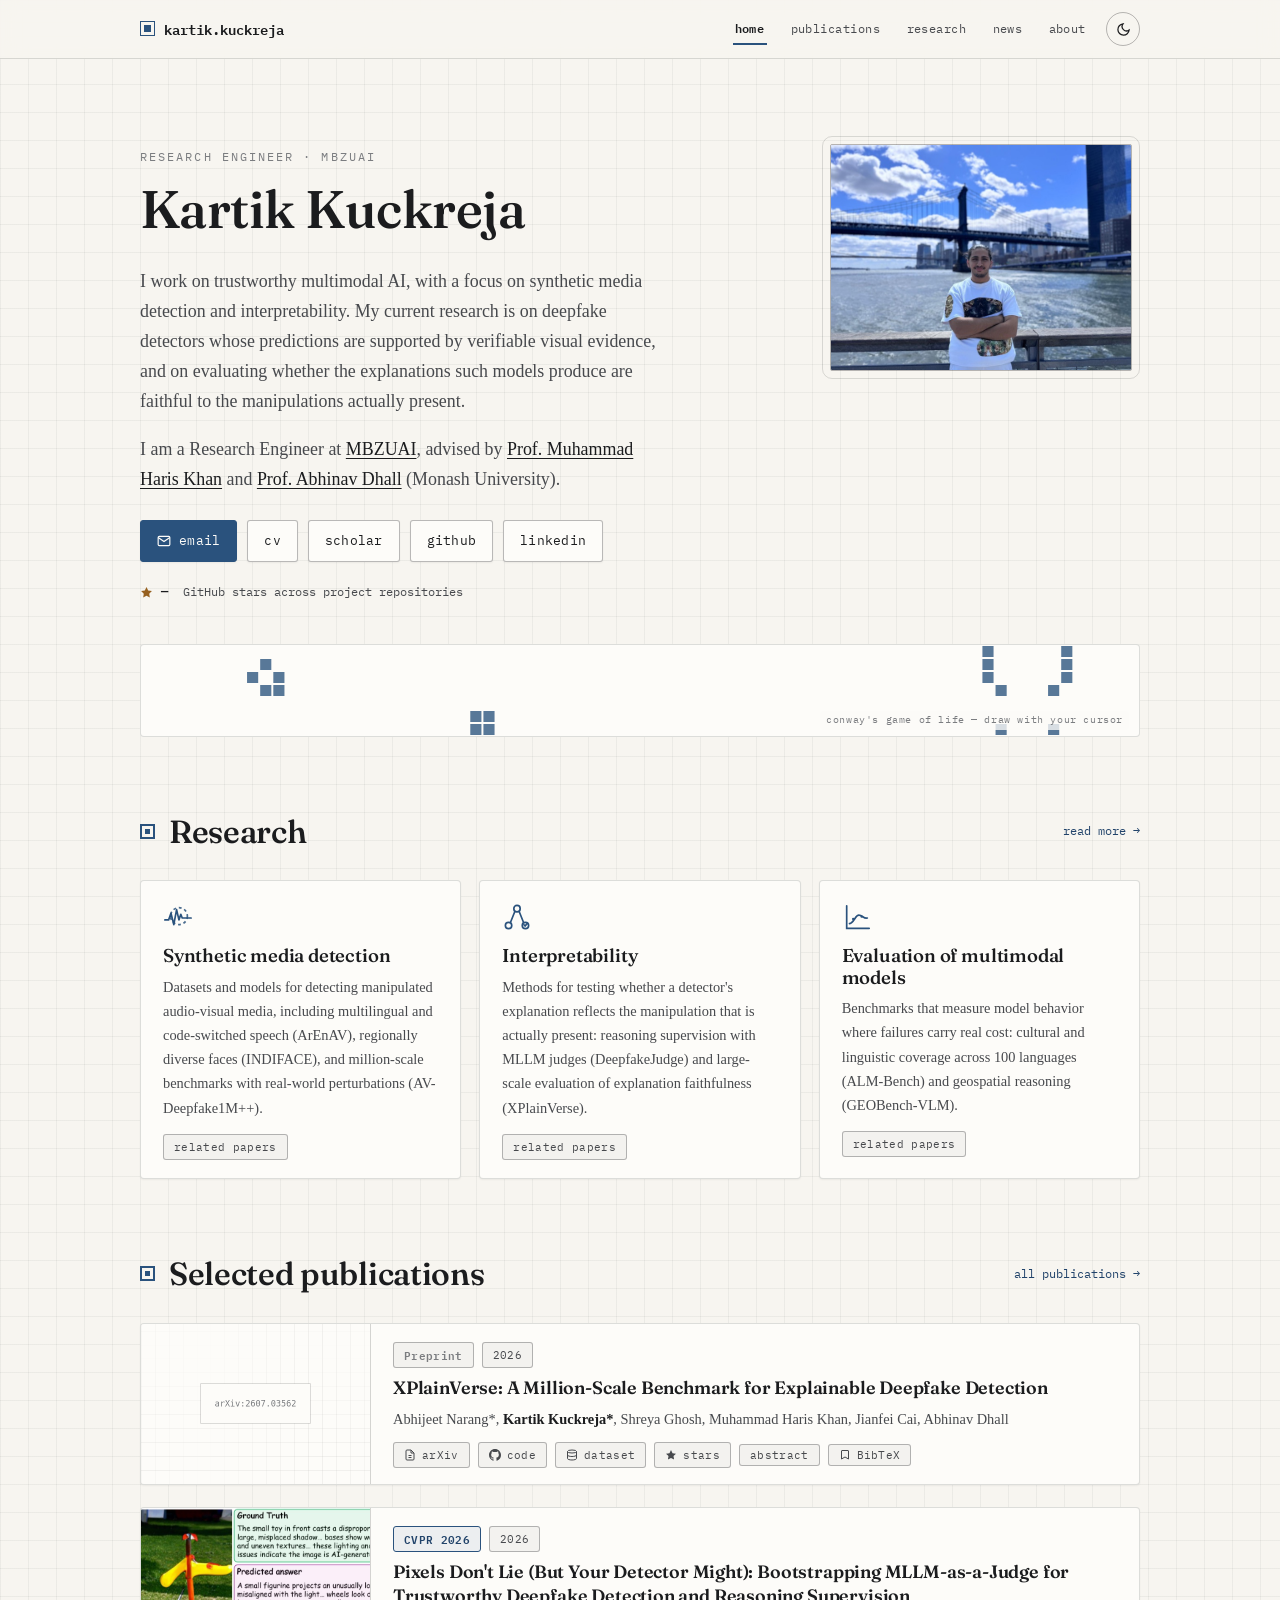
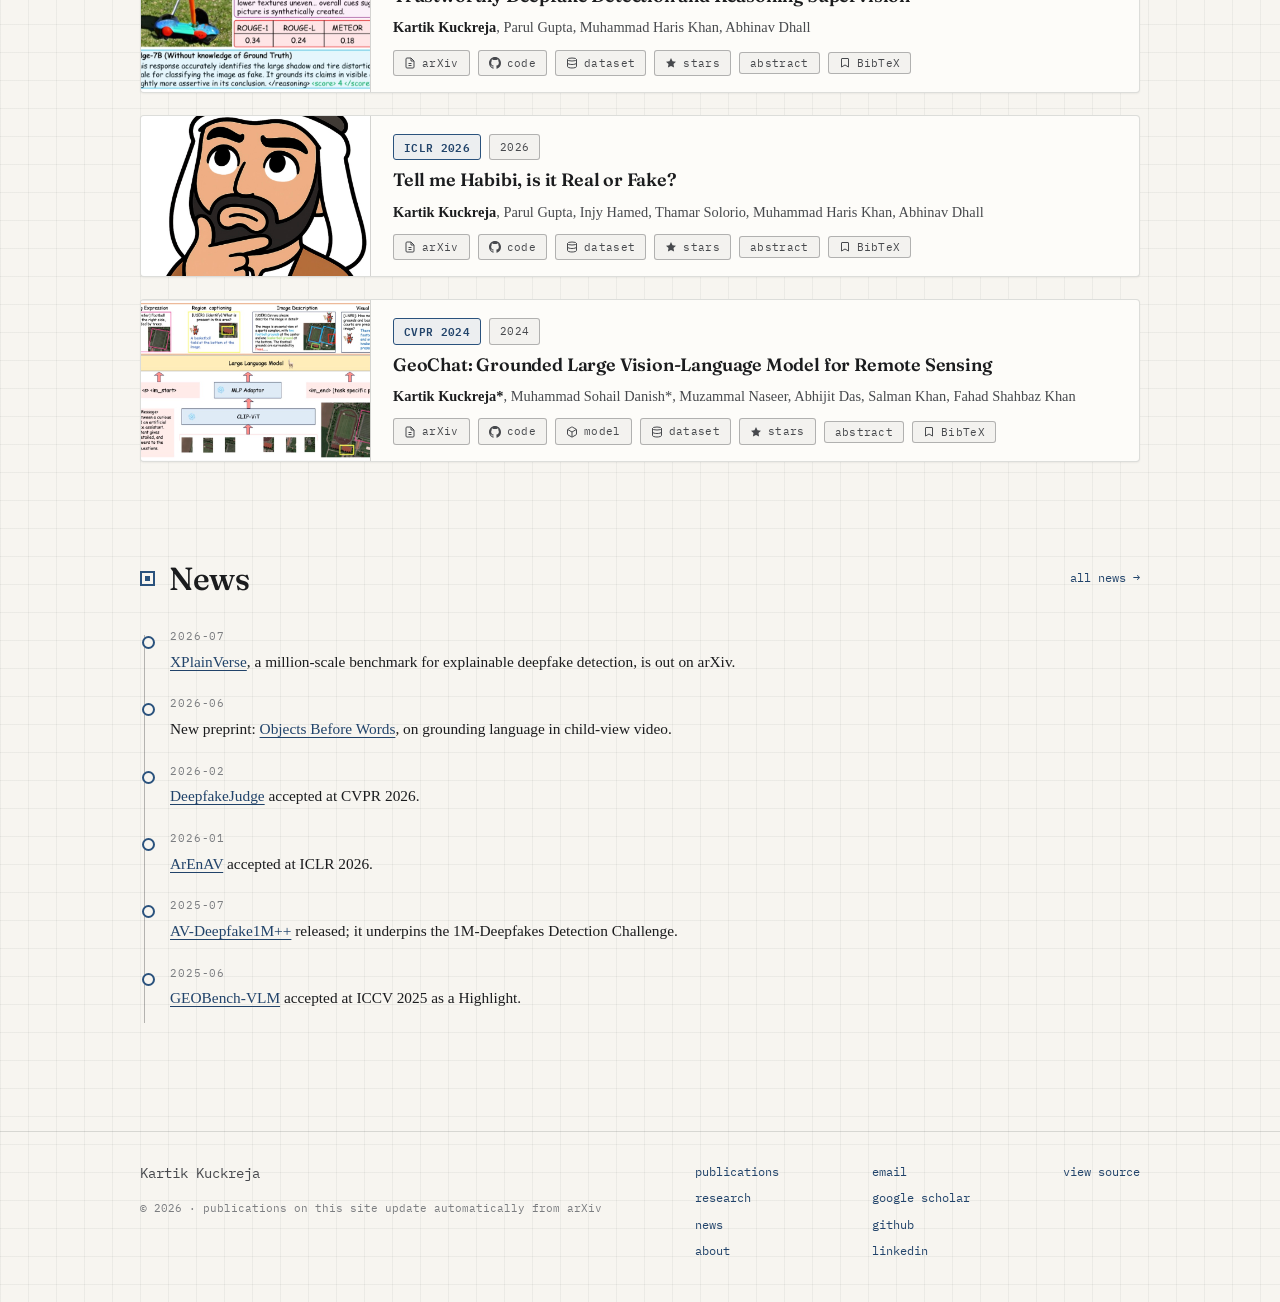
==== commit 70bd71e4: "Every link opens in a new tab, including internal navigation Co-Authored-By: Claude Fable 5 <noreply" ====
--- a/index.html
+++ b/index.html
@@ -17,7 +17,7 @@
   <link rel="preconnect" href="https://fonts.googleapis.com">
   <link rel="preconnect" href="https://fonts.gstatic.com" crossorigin>
   <link href="https://fonts.googleapis.com/css2?family=Fraunces:ital,opsz,wght@0,9..144,400..700;1,9..144,400..700&family=IBM+Plex+Mono:wght@400;500;600&display=swap" rel="stylesheet">
-  <link rel="stylesheet" href="/assets/css/main.css?v=4">
+  <link rel="stylesheet" href="/assets/css/main.css?v=5">
   <script>/* pre-paint theme to avoid flash */(function(){var t=localStorage.getItem("theme");if(t==="dark"||(!t&&matchMedia("(prefers-color-scheme: dark)").matches))document.documentElement.setAttribute("data-theme","dark");})();</script>
   <script type="application/ld+json">
   {
@@ -193,9 +193,9 @@
     </div>
   </footer>
 
-  <script src="/assets/js/main.js?v=4"></script>
-  <script src="/assets/js/site-data.js?v=4"></script>
-  <script src="/assets/js/life.js?v=4"></script>
+  <script src="/assets/js/main.js?v=5"></script>
+  <script src="/assets/js/site-data.js?v=5"></script>
+  <script src="/assets/js/life.js?v=5"></script>
   <script>
     Site.renderPubs("#pubs-selected", { selectedOnly: true });
     Site.renderNews("#news-recent", { limit: 6 });
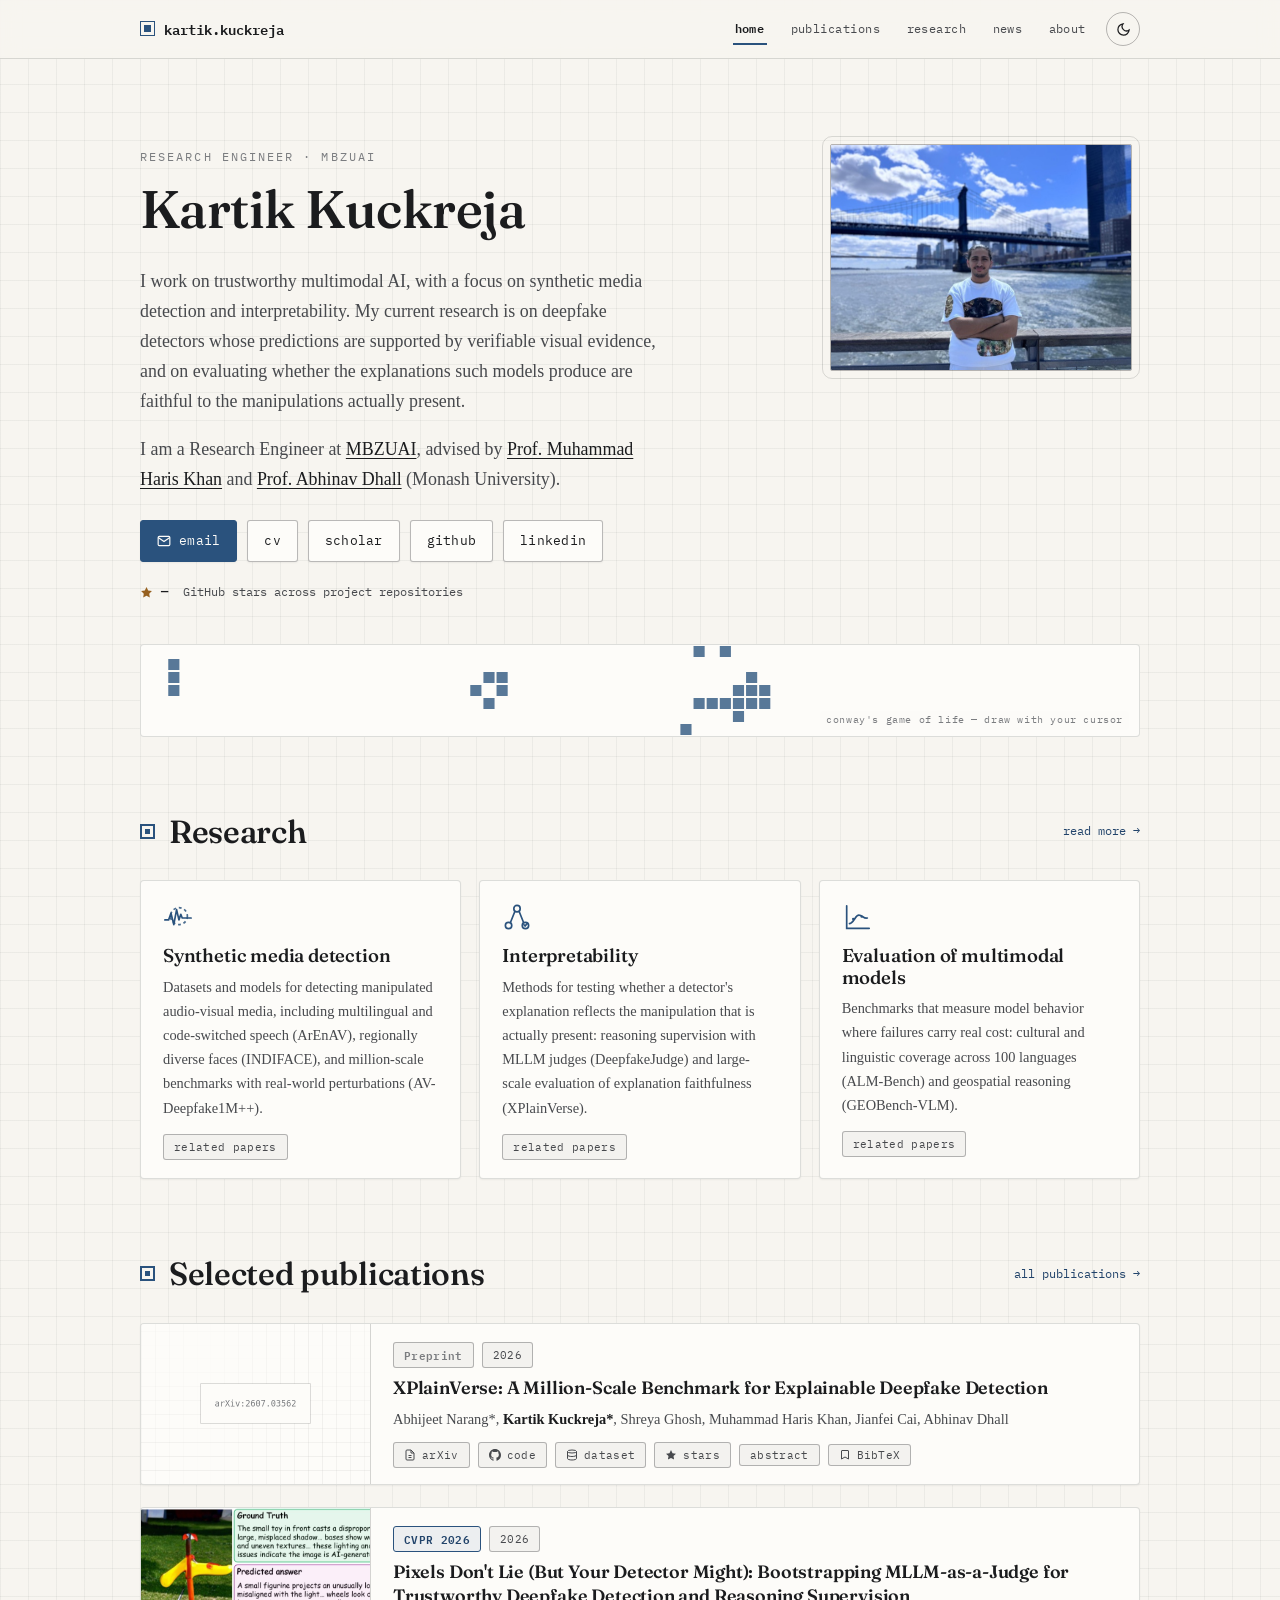
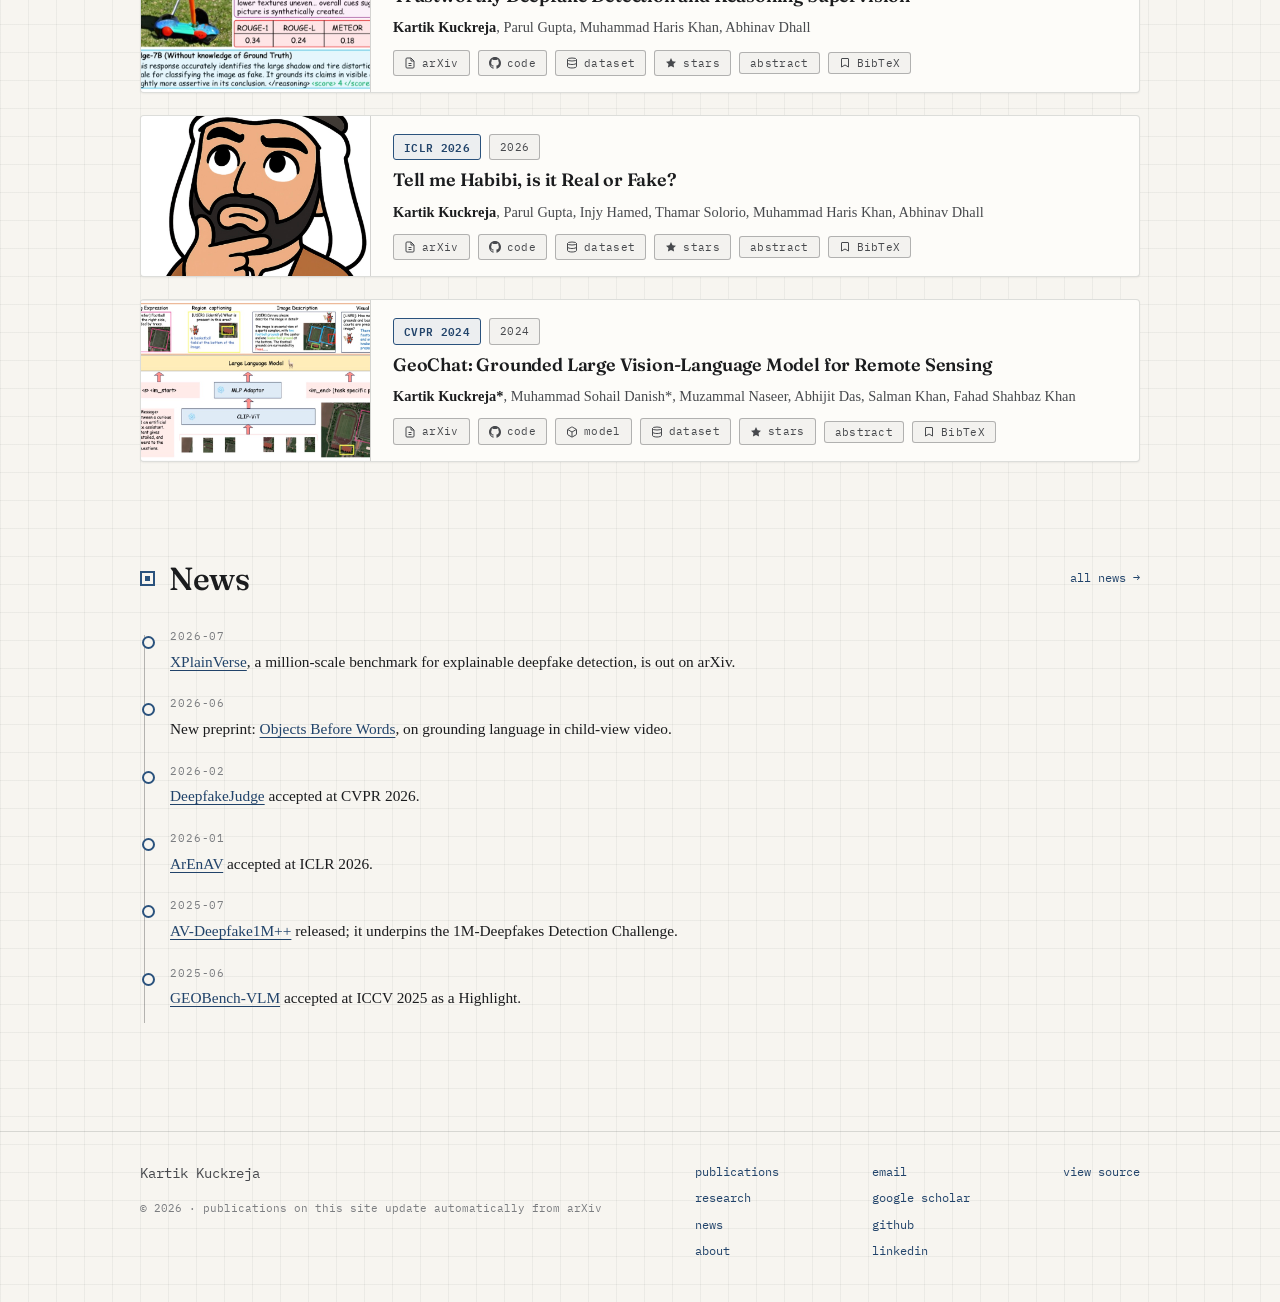
==== commit 44716ca4: "Fix live deployment: relative paths for project-page hosting The repo serves at kjaerstuisk.github.i" ====
--- a/index.html
+++ b/index.html
@@ -6,26 +6,26 @@
   <title>Kartik Kuckreja</title>
   <meta name="description" content="Kartik Kuckreja is a Research Engineer at MBZUAI working on trustworthy multimodal AI: synthetic media detection, interpretability, and the evaluation of vision-language models.">
   <meta name="author" content="Kartik Kuckreja">
-  <link rel="canonical" href="https://kartikkuckreja.github.io/">
+  <link rel="canonical" href="https://kjaerstuisk.github.io/kartikkuckreja.github.io/">
   <meta property="og:type" content="website">
   <meta property="og:title" content="Kartik Kuckreja">
   <meta property="og:description" content="Research Engineer at MBZUAI. Synthetic media detection, interpretability, and evaluation of multimodal models.">
-  <meta property="og:image" content="https://kartikkuckreja.github.io/assets/img/kartik.jpg">
-  <meta property="og:url" content="https://kartikkuckreja.github.io/">
+  <meta property="og:image" content="https://kjaerstuisk.github.io/kartikkuckreja.github.io/assets/img/kartik.jpg">
+  <meta property="og:url" content="https://kjaerstuisk.github.io/kartikkuckreja.github.io/">
   <meta name="twitter:card" content="summary">
   <link rel="icon" href='data:image/svg+xml,<svg xmlns="http://www.w3.org/2000/svg" viewBox="0 0 100 100"><rect x="14" y="14" width="72" height="72" fill="none" stroke="%232a527d" stroke-width="11"/><rect x="39" y="39" width="22" height="22" fill="%232a527d"/></svg>'>
   <link rel="preconnect" href="https://fonts.googleapis.com">
   <link rel="preconnect" href="https://fonts.gstatic.com" crossorigin>
   <link href="https://fonts.googleapis.com/css2?family=Fraunces:ital,opsz,wght@0,9..144,400..700;1,9..144,400..700&family=IBM+Plex+Mono:wght@400;500;600&display=swap" rel="stylesheet">
-  <link rel="stylesheet" href="/assets/css/main.css?v=5">
+  <link rel="stylesheet" href="assets/css/main.css?v=6">
   <script>/* pre-paint theme to avoid flash */(function(){var t=localStorage.getItem("theme");if(t==="dark"||(!t&&matchMedia("(prefers-color-scheme: dark)").matches))document.documentElement.setAttribute("data-theme","dark");})();</script>
   <script type="application/ld+json">
   {
     "@context": "https://schema.org",
     "@type": "Person",
     "name": "Kartik Kuckreja",
-    "url": "https://kartikkuckreja.github.io/",
-    "image": "https://kartikkuckreja.github.io/assets/img/kartik.jpg",
+    "url": "https://kjaerstuisk.github.io/kartikkuckreja.github.io/",
+    "image": "https://kjaerstuisk.github.io/kartikkuckreja.github.io/assets/img/kartik.jpg",
     "jobTitle": "Research Engineer",
     "worksFor": { "@type": "Organization", "name": "Mohamed bin Zayed University of Artificial Intelligence" },
     "alumniOf": { "@type": "Organization", "name": "BITS Pilani, Hyderabad Campus" },
@@ -42,13 +42,13 @@
 
   <nav class="nav">
     <div class="nav-inner">
-      <a class="brand" href="/"><span class="brand-mark" aria-hidden="true"></span><span class="brand-text">kartik.kuckreja</span></a>
+      <a class="brand" href="index.html"><span class="brand-mark" aria-hidden="true"></span><span class="brand-text">kartik.kuckreja</span></a>
       <div class="nav-links">
-        <a href="/">home</a>
-        <a href="/publications.html">publications</a>
-        <a href="/research.html">research</a>
-        <a href="/news.html">news</a>
-        <a href="/about.html">about</a>
+        <a href="index.html">home</a>
+        <a href="publications.html">publications</a>
+        <a href="research.html">research</a>
+        <a href="news.html">news</a>
+        <a href="about.html">about</a>
       </div>
       <button class="theme-btn" onclick="toggleTheme()" aria-label="Toggle dark mode" title="Toggle theme">
         <svg class="theme-icon-moon" viewBox="0 0 24 24" fill="none" stroke="currentColor" stroke-width="2"><path d="M21 12.79A9 9 0 1 1 11.21 3 7 7 0 0 0 21 12.79z"/></svg>
@@ -90,7 +90,7 @@
           </a>
         </div>
         <div class="portrait">
-          <img src="/assets/img/kartik.jpg" alt="Portrait of Kartik Kuckreja" width="720" height="960" fetchpriority="high">
+          <img src="assets/img/kartik.jpg" alt="Portrait of Kartik Kuckreja" width="720" height="960" fetchpriority="high">
         </div>
       </div>
       <div class="life-wrap" aria-hidden="true">
@@ -105,7 +105,7 @@
     <section class="section" id="focus">
       <div class="section-head reveal">
         <h2>Research</h2>
-        <a class="more" href="/research.html">read more</a>
+        <a class="more" href="research.html">read more</a>
       </div>
       <div class="topic-grid">
         <div class="topic card reveal">
@@ -117,7 +117,7 @@
           <p>Datasets and models for detecting manipulated audio-visual media, including multilingual
              and code-switched speech (ArEnAV), regionally diverse faces (INDIFACE), and million-scale
              benchmarks with real-world perturbations (AV-Deepfake1M++).</p>
-          <a class="chip" href="/publications.html?topic=deepfakes">related papers</a>
+          <a class="chip" href="publications.html?topic=deepfakes">related papers</a>
         </div>
         <div class="topic card reveal">
           <svg class="t-icon" viewBox="0 0 32 32" fill="none" stroke="currentColor" stroke-width="1.8" aria-hidden="true">
@@ -131,7 +131,7 @@
           <p>Methods for testing whether a detector's explanation reflects the manipulation that is
              actually present: reasoning supervision with MLLM judges (DeepfakeJudge) and large-scale
              evaluation of explanation faithfulness (XPlainVerse).</p>
-          <a class="chip" href="/publications.html?topic=explainability">related papers</a>
+          <a class="chip" href="publications.html?topic=explainability">related papers</a>
         </div>
         <div class="topic card reveal">
           <svg class="t-icon" viewBox="0 0 32 32" fill="none" stroke="currentColor" stroke-width="1.8" aria-hidden="true">
@@ -144,7 +144,7 @@
           <p>Benchmarks that measure model behavior where failures carry real cost: cultural and
              linguistic coverage across 100 languages (ALM-Bench) and geospatial reasoning
              (GEOBench-VLM).</p>
-          <a class="chip" href="/publications.html?topic=benchmark">related papers</a>
+          <a class="chip" href="publications.html?topic=benchmark">related papers</a>
         </div>
       </div>
     </section>
@@ -152,7 +152,7 @@
     <section class="section" id="selected">
       <div class="section-head reveal">
         <h2>Selected publications</h2>
-        <a class="more" href="/publications.html">all publications</a>
+        <a class="more" href="publications.html">all publications</a>
       </div>
       <div id="pubs-selected"></div>
     </section>
@@ -160,7 +160,7 @@
     <section class="section" id="news">
       <div class="section-head reveal">
         <h2>News</h2>
-        <a class="more" href="/news.html">all news</a>
+        <a class="more" href="news.html">all news</a>
       </div>
       <div id="news-recent"></div>
     </section>
@@ -175,10 +175,10 @@
           <p class="foot-note">© <span data-year></span> · publications on this site update automatically from arXiv</p>
         </div>
         <div class="foot-links">
-          <a href="/publications.html">publications</a>
-          <a href="/research.html">research</a>
-          <a href="/news.html">news</a>
-          <a href="/about.html">about</a>
+          <a href="publications.html">publications</a>
+          <a href="research.html">research</a>
+          <a href="news.html">news</a>
+          <a href="about.html">about</a>
         </div>
         <div class="foot-links">
           <a href="mailto:kartikkuckreja456@gmail.com">email</a>
@@ -193,9 +193,9 @@
     </div>
   </footer>
 
-  <script src="/assets/js/main.js?v=5"></script>
-  <script src="/assets/js/site-data.js?v=5"></script>
-  <script src="/assets/js/life.js?v=5"></script>
+  <script src="assets/js/main.js?v=6"></script>
+  <script src="assets/js/site-data.js?v=6"></script>
+  <script src="assets/js/life.js?v=6"></script>
   <script>
     Site.renderPubs("#pubs-selected", { selectedOnly: true });
     Site.renderNews("#news-recent", { limit: 6 });
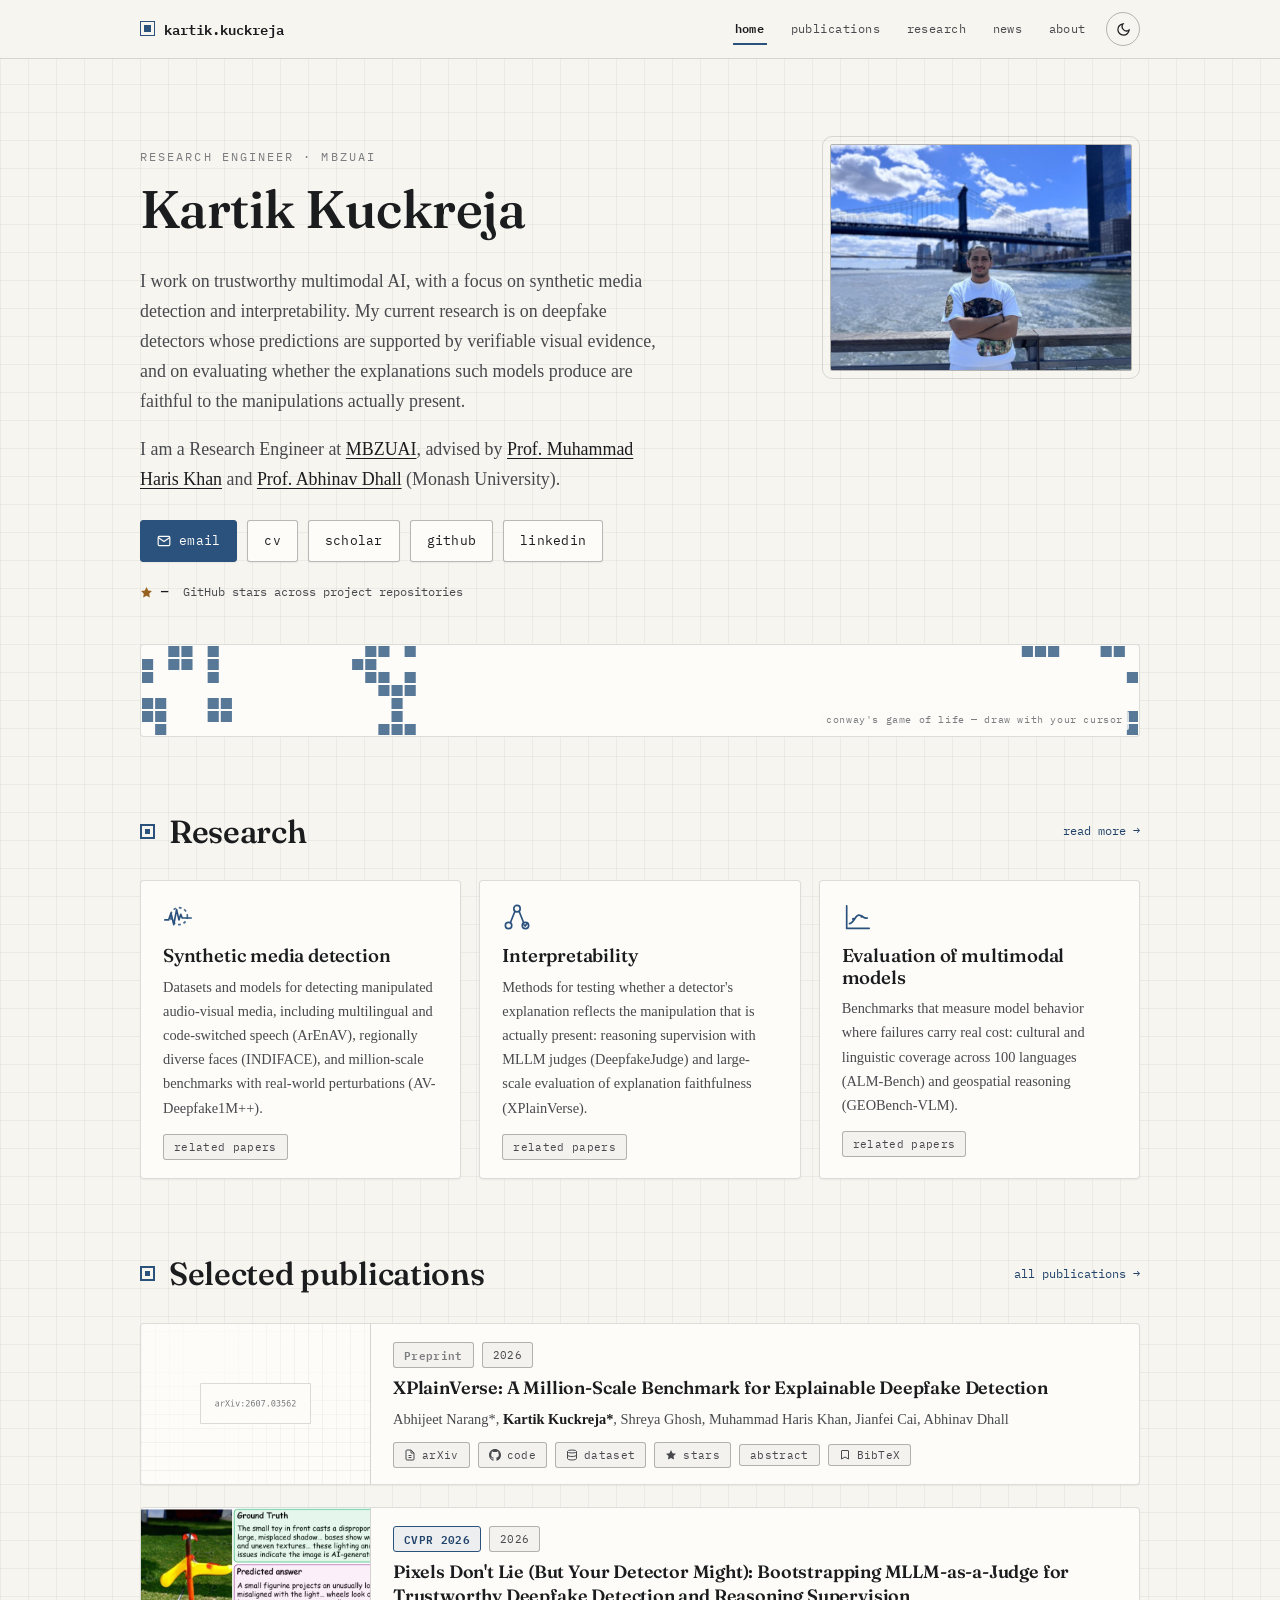
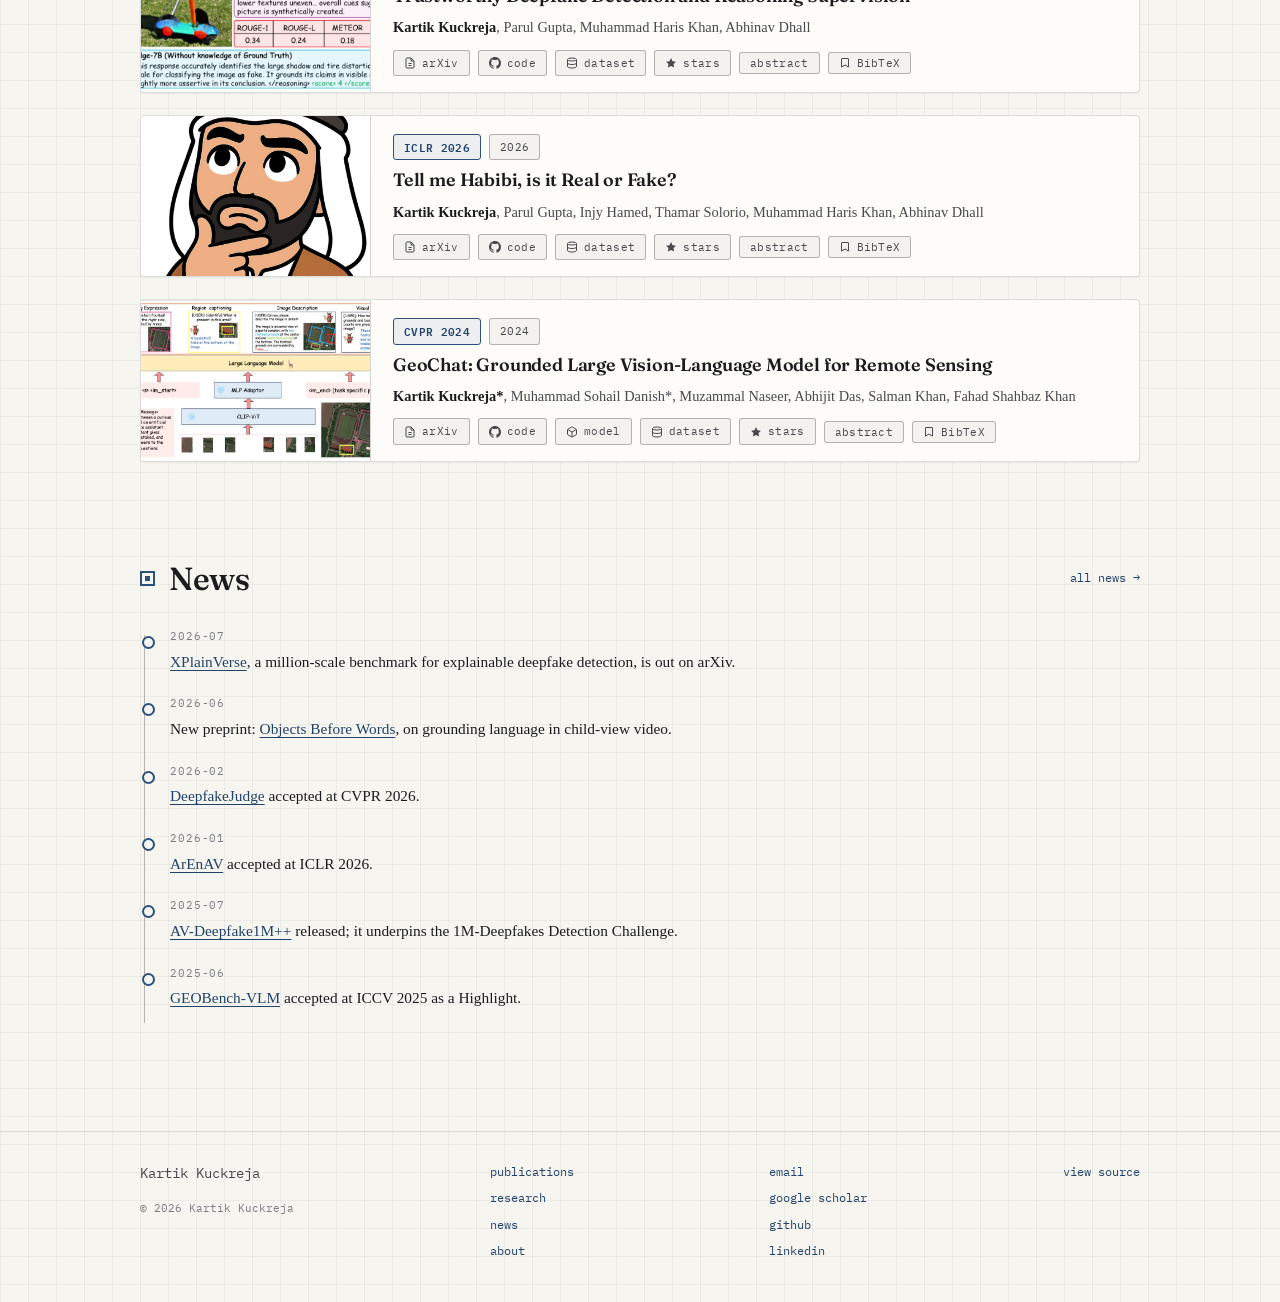
==== commit 84676092: "New-tab behavior for external links only; drop arXiv-update note from footers Co-Authored-By: Claude" ====
--- a/index.html
+++ b/index.html
@@ -17,7 +17,7 @@
   <link rel="preconnect" href="https://fonts.googleapis.com">
   <link rel="preconnect" href="https://fonts.gstatic.com" crossorigin>
   <link href="https://fonts.googleapis.com/css2?family=Fraunces:ital,opsz,wght@0,9..144,400..700;1,9..144,400..700&family=IBM+Plex+Mono:wght@400;500;600&display=swap" rel="stylesheet">
-  <link rel="stylesheet" href="assets/css/main.css?v=6">
+  <link rel="stylesheet" href="assets/css/main.css?v=7">
   <script>/* pre-paint theme to avoid flash */(function(){var t=localStorage.getItem("theme");if(t==="dark"||(!t&&matchMedia("(prefers-color-scheme: dark)").matches))document.documentElement.setAttribute("data-theme","dark");})();</script>
   <script type="application/ld+json">
   {
@@ -172,7 +172,7 @@
       <div class="foot-grid">
         <div>
           <div class="mono small">Kartik Kuckreja</div>
-          <p class="foot-note">© <span data-year></span> · publications on this site update automatically from arXiv</p>
+          <p class="foot-note">© <span data-year></span> Kartik Kuckreja</p>
         </div>
         <div class="foot-links">
           <a href="publications.html">publications</a>
@@ -193,9 +193,9 @@
     </div>
   </footer>
 
-  <script src="assets/js/main.js?v=6"></script>
-  <script src="assets/js/site-data.js?v=6"></script>
-  <script src="assets/js/life.js?v=6"></script>
+  <script src="assets/js/main.js?v=7"></script>
+  <script src="assets/js/site-data.js?v=7"></script>
+  <script src="assets/js/life.js?v=7"></script>
   <script>
     Site.renderPubs("#pubs-selected", { selectedOnly: true });
     Site.renderNews("#news-recent", { limit: 6 });
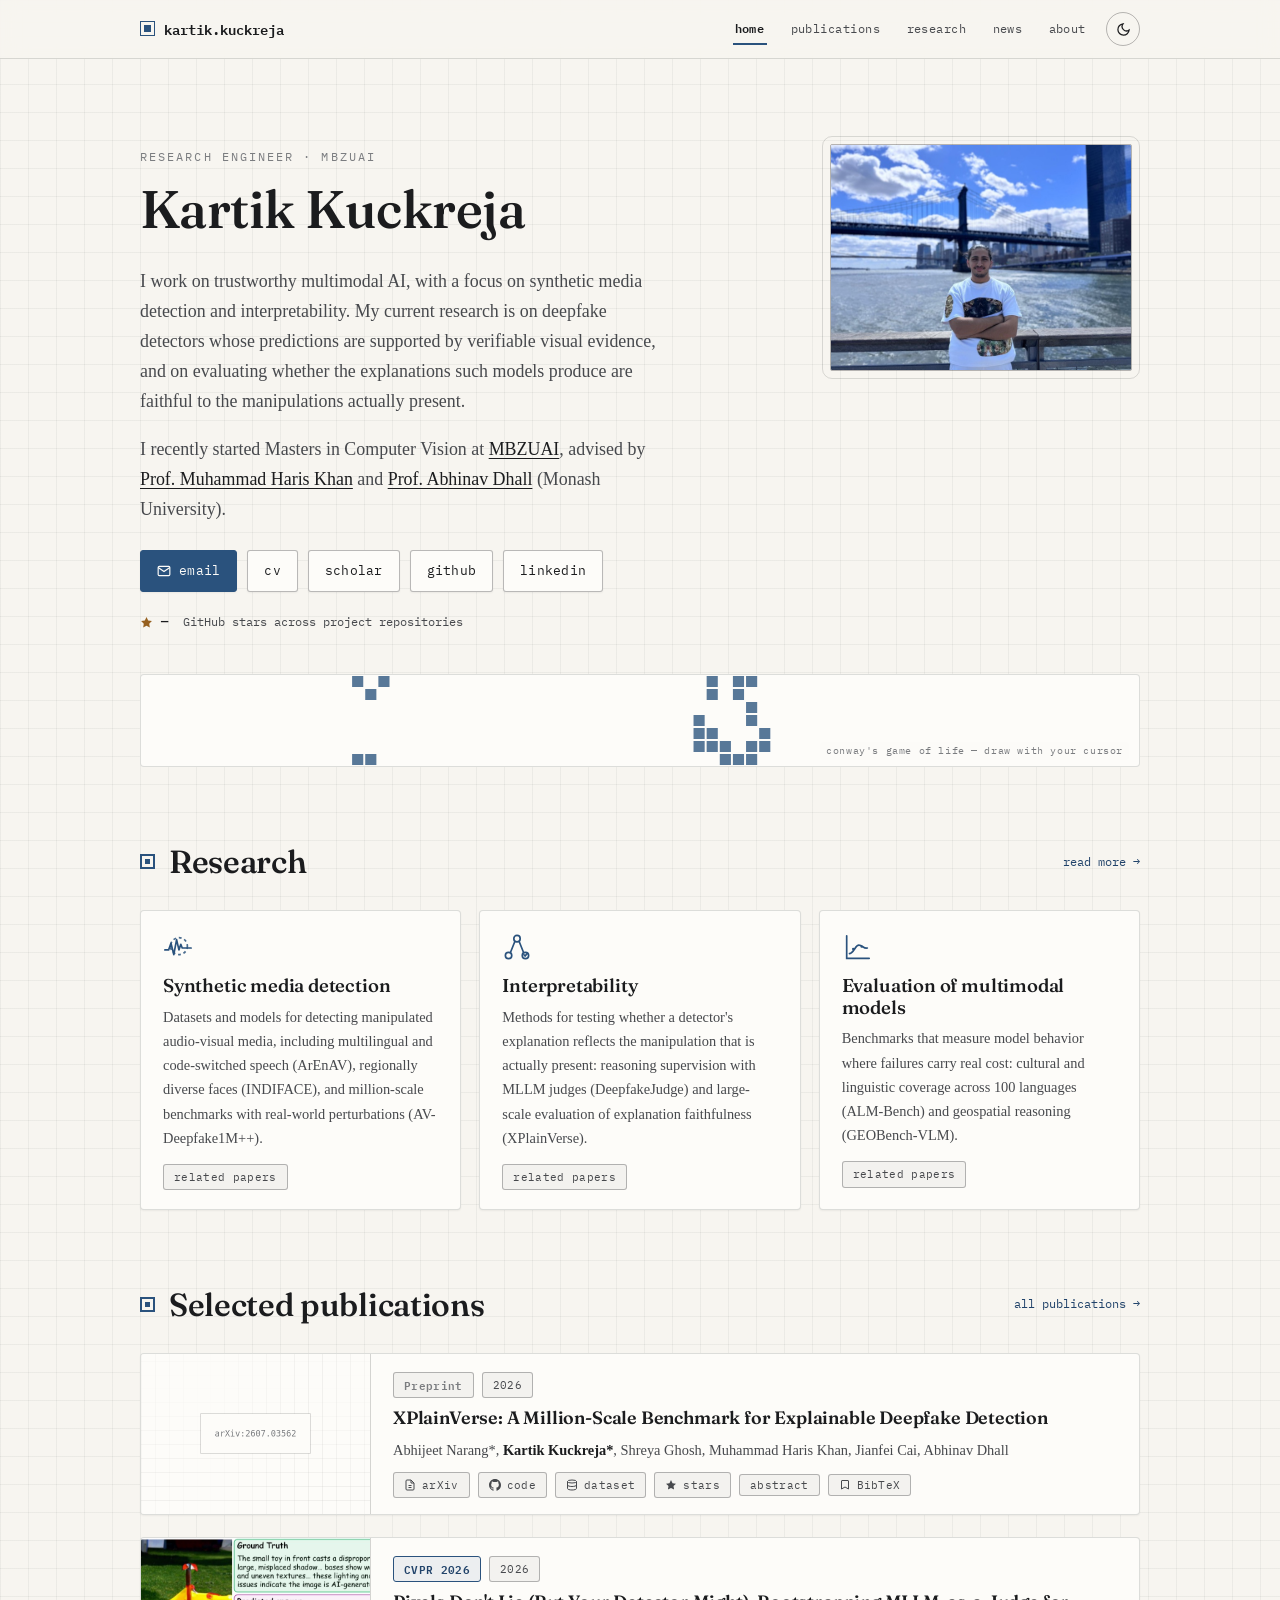
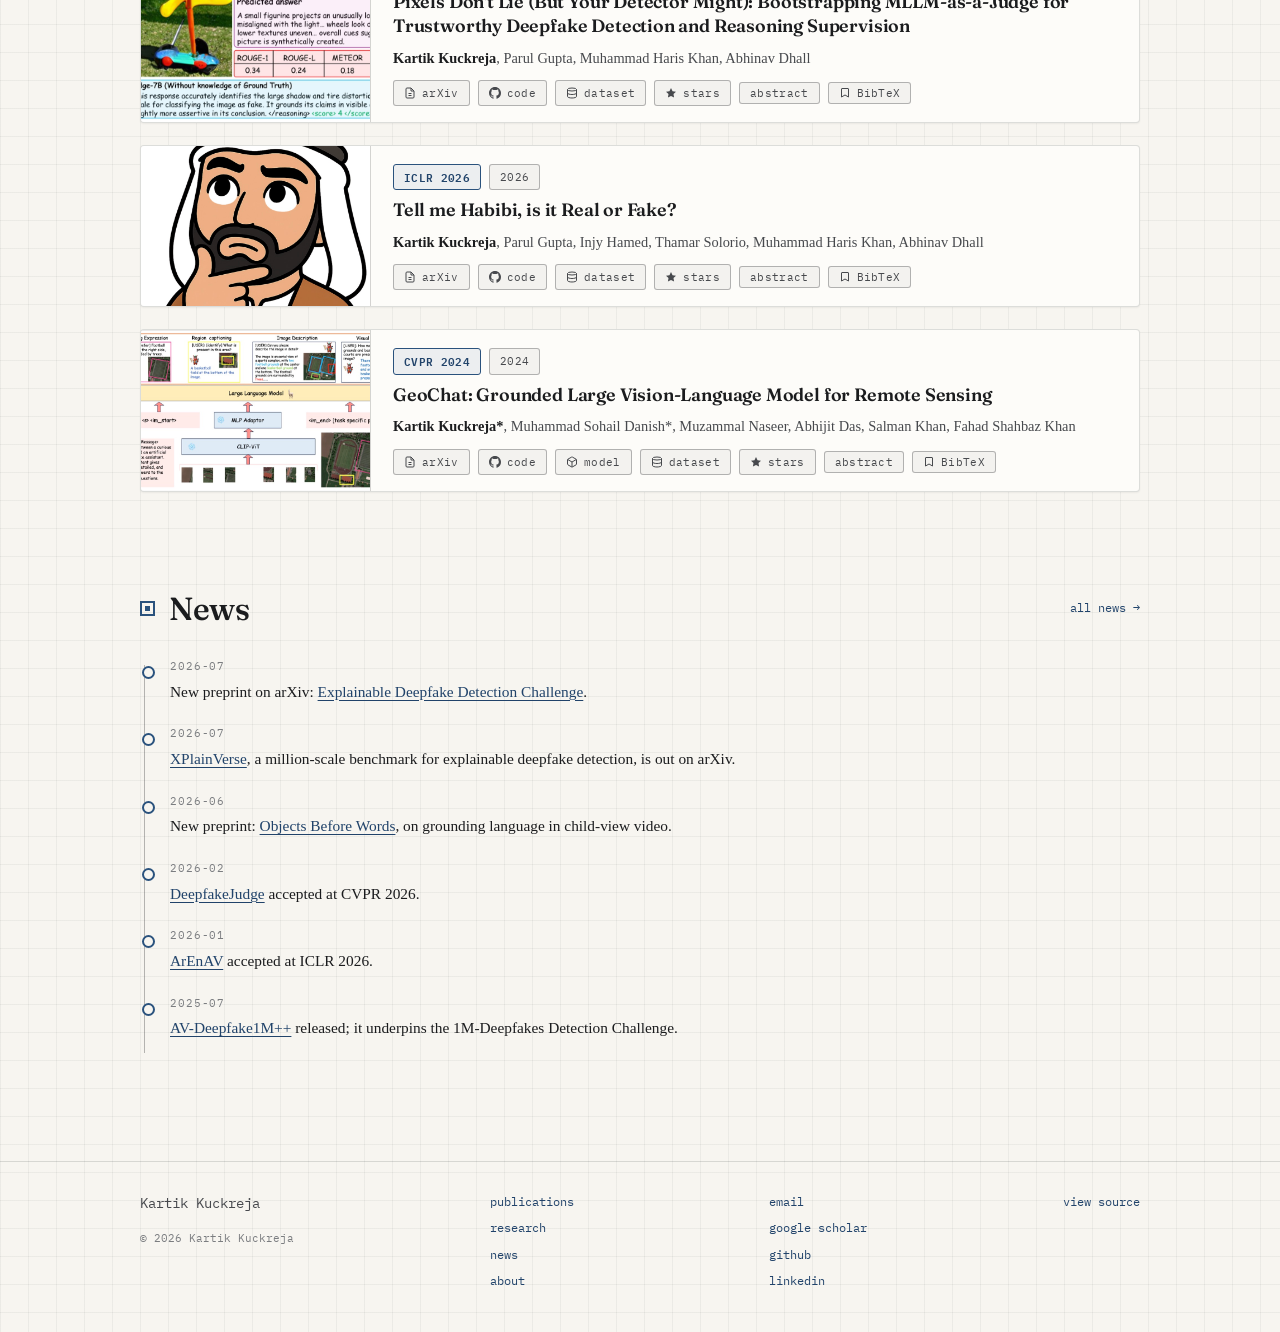
==== commit 94d0ac49: "Update introduction to reflect new education status" ====
--- a/index.html
+++ b/index.html
@@ -70,7 +70,7 @@
             such models produce are faithful to the manipulations actually present.
           </p>
           <p class="hero-lede">
-            I am a Research Engineer at
+            I recently started Masters in Computer Vision at
             <a href="https://mbzuai.ac.ae" target="_blank" rel="noopener">MBZUAI</a>, advised by
             <a href="https://m-haris-khan.com/" target="_blank" rel="noopener">Prof. Muhammad Haris Khan</a> and
             <a href="https://research.monash.edu/en/persons/abhinav-dhall" target="_blank" rel="noopener">Prof. Abhinav Dhall</a> (Monash University).
